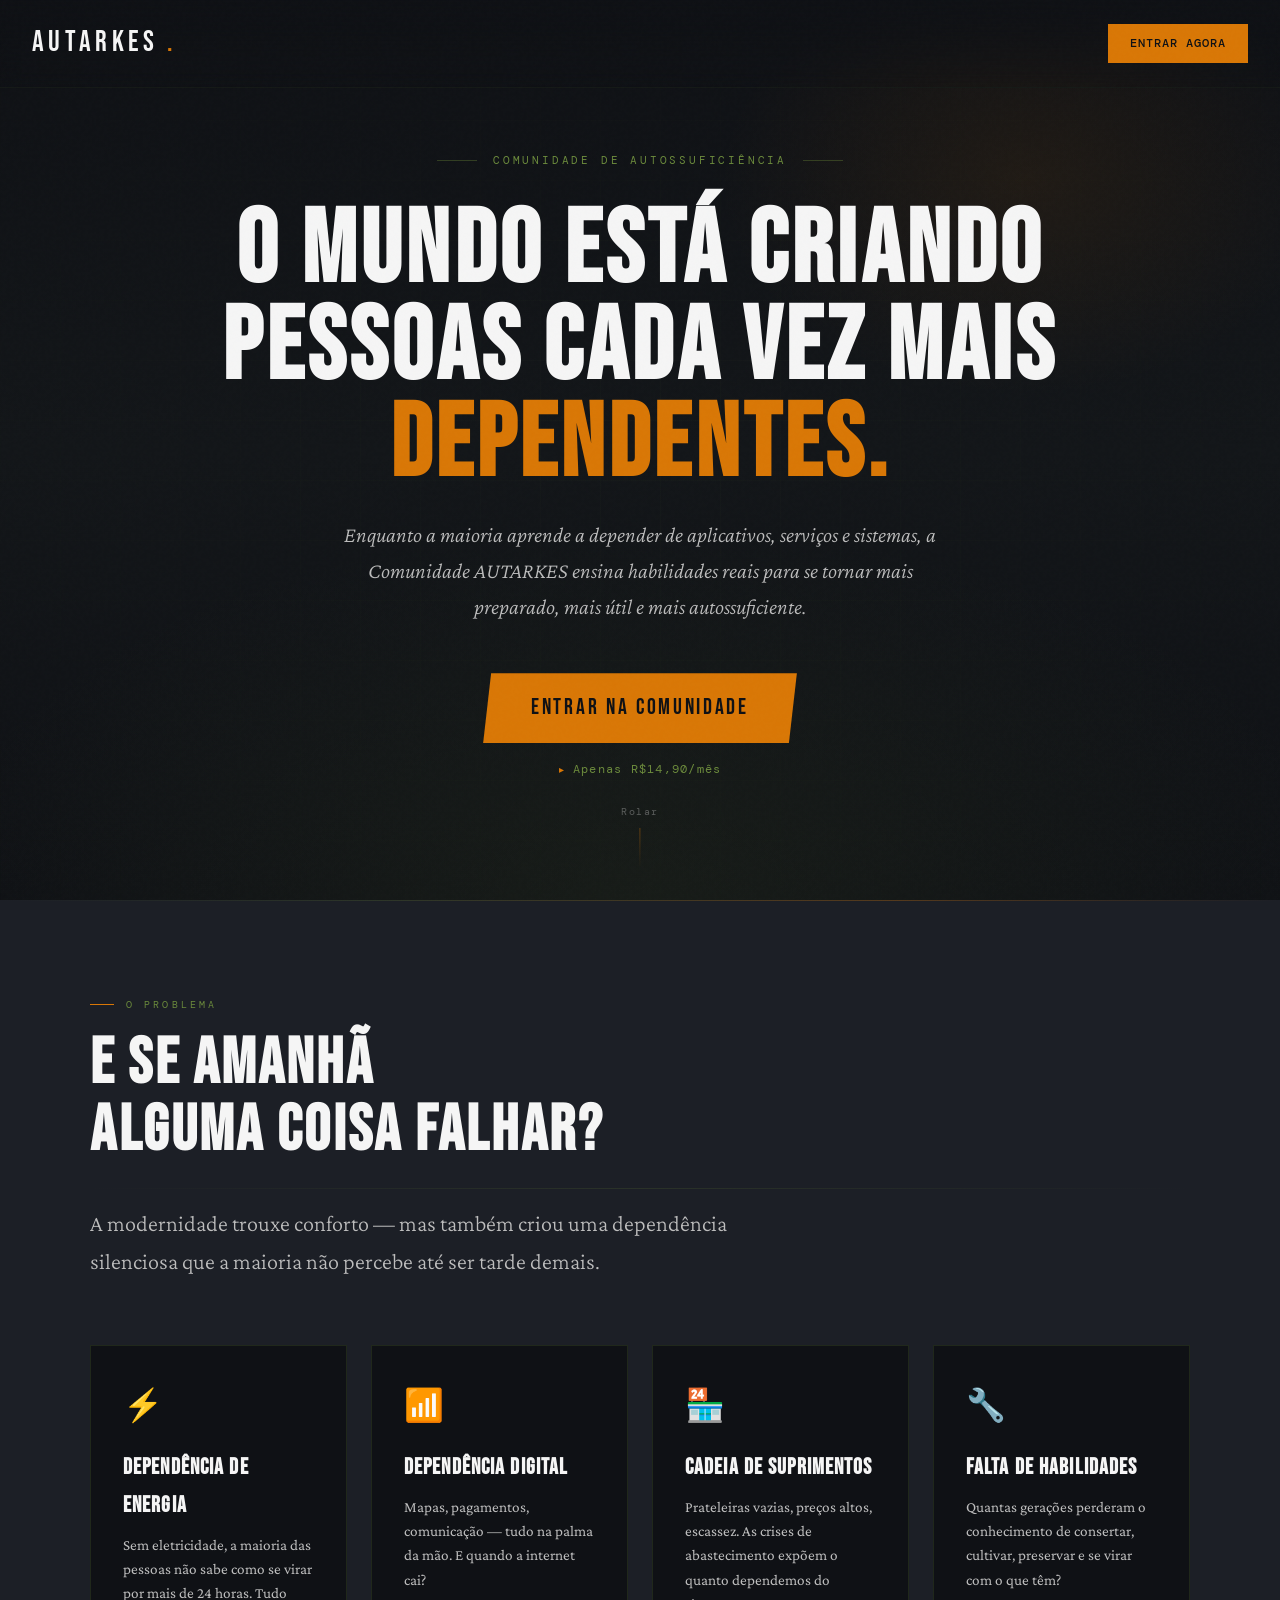
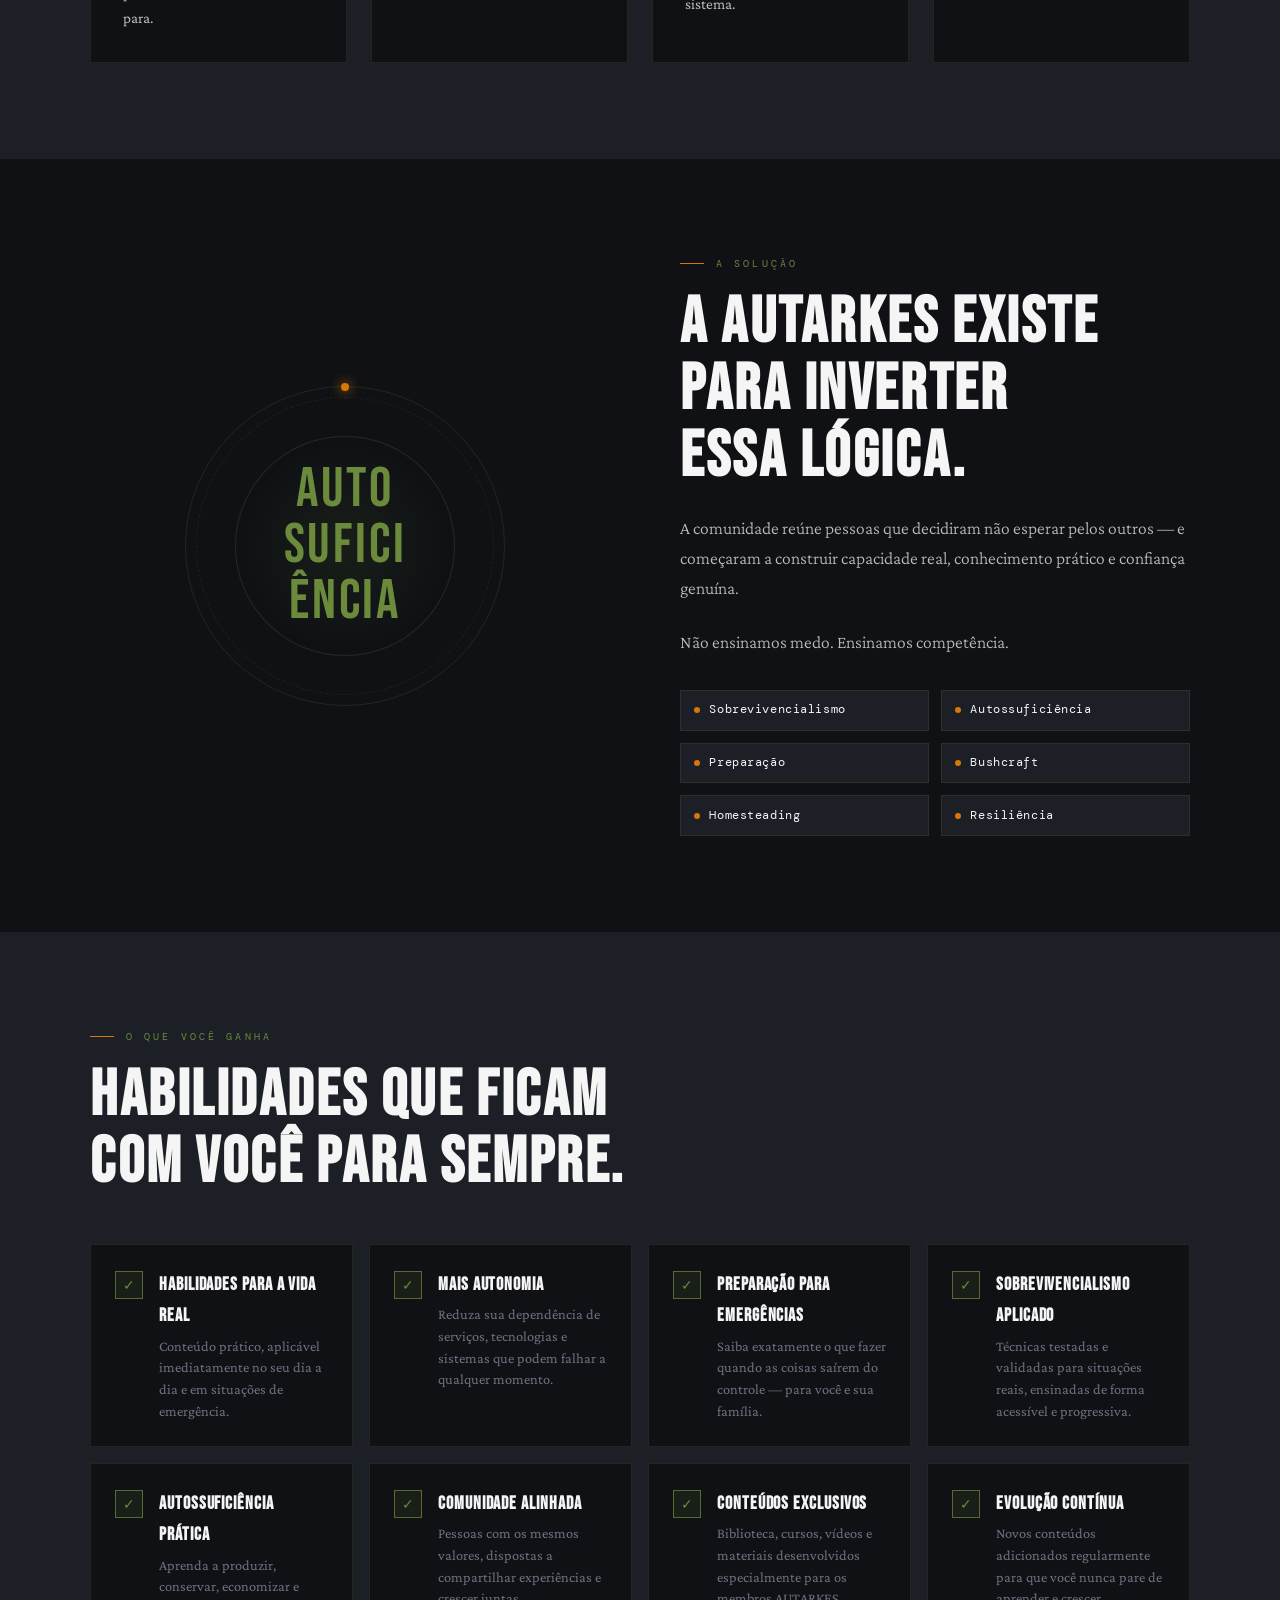
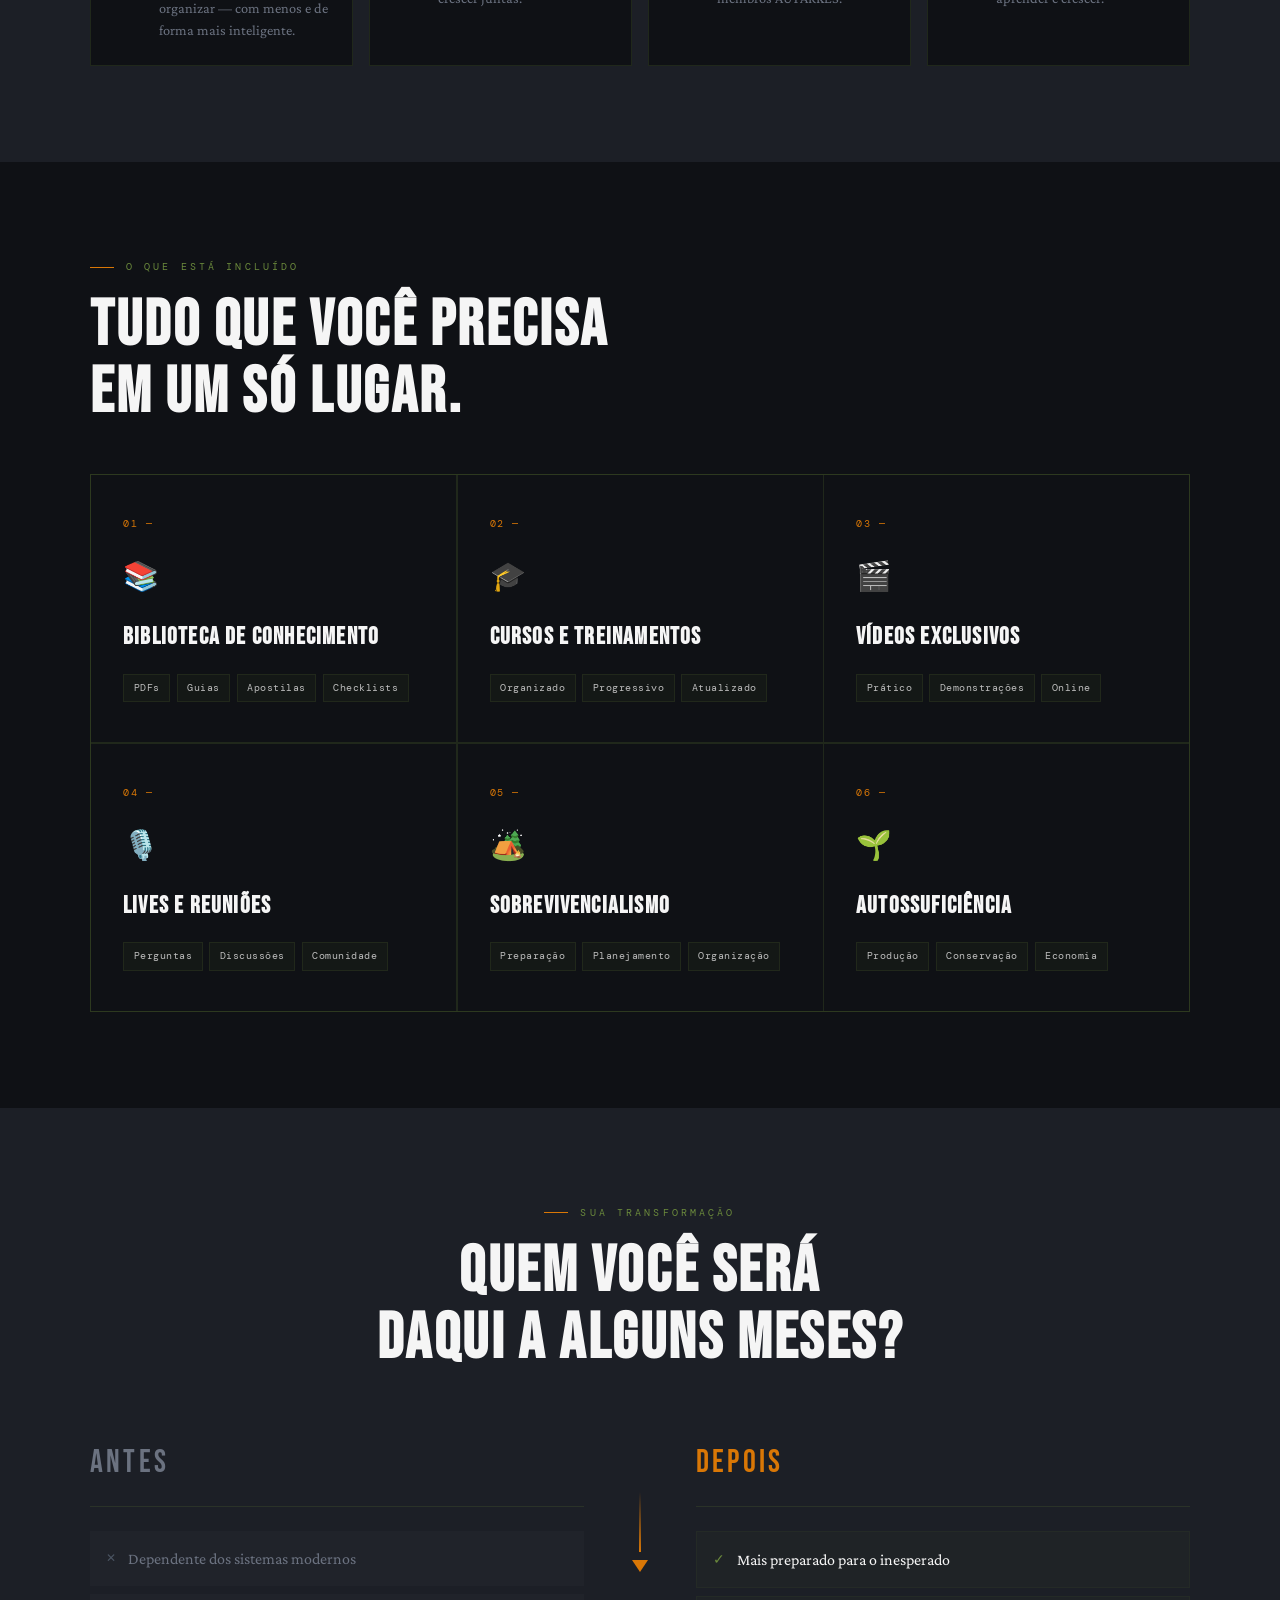
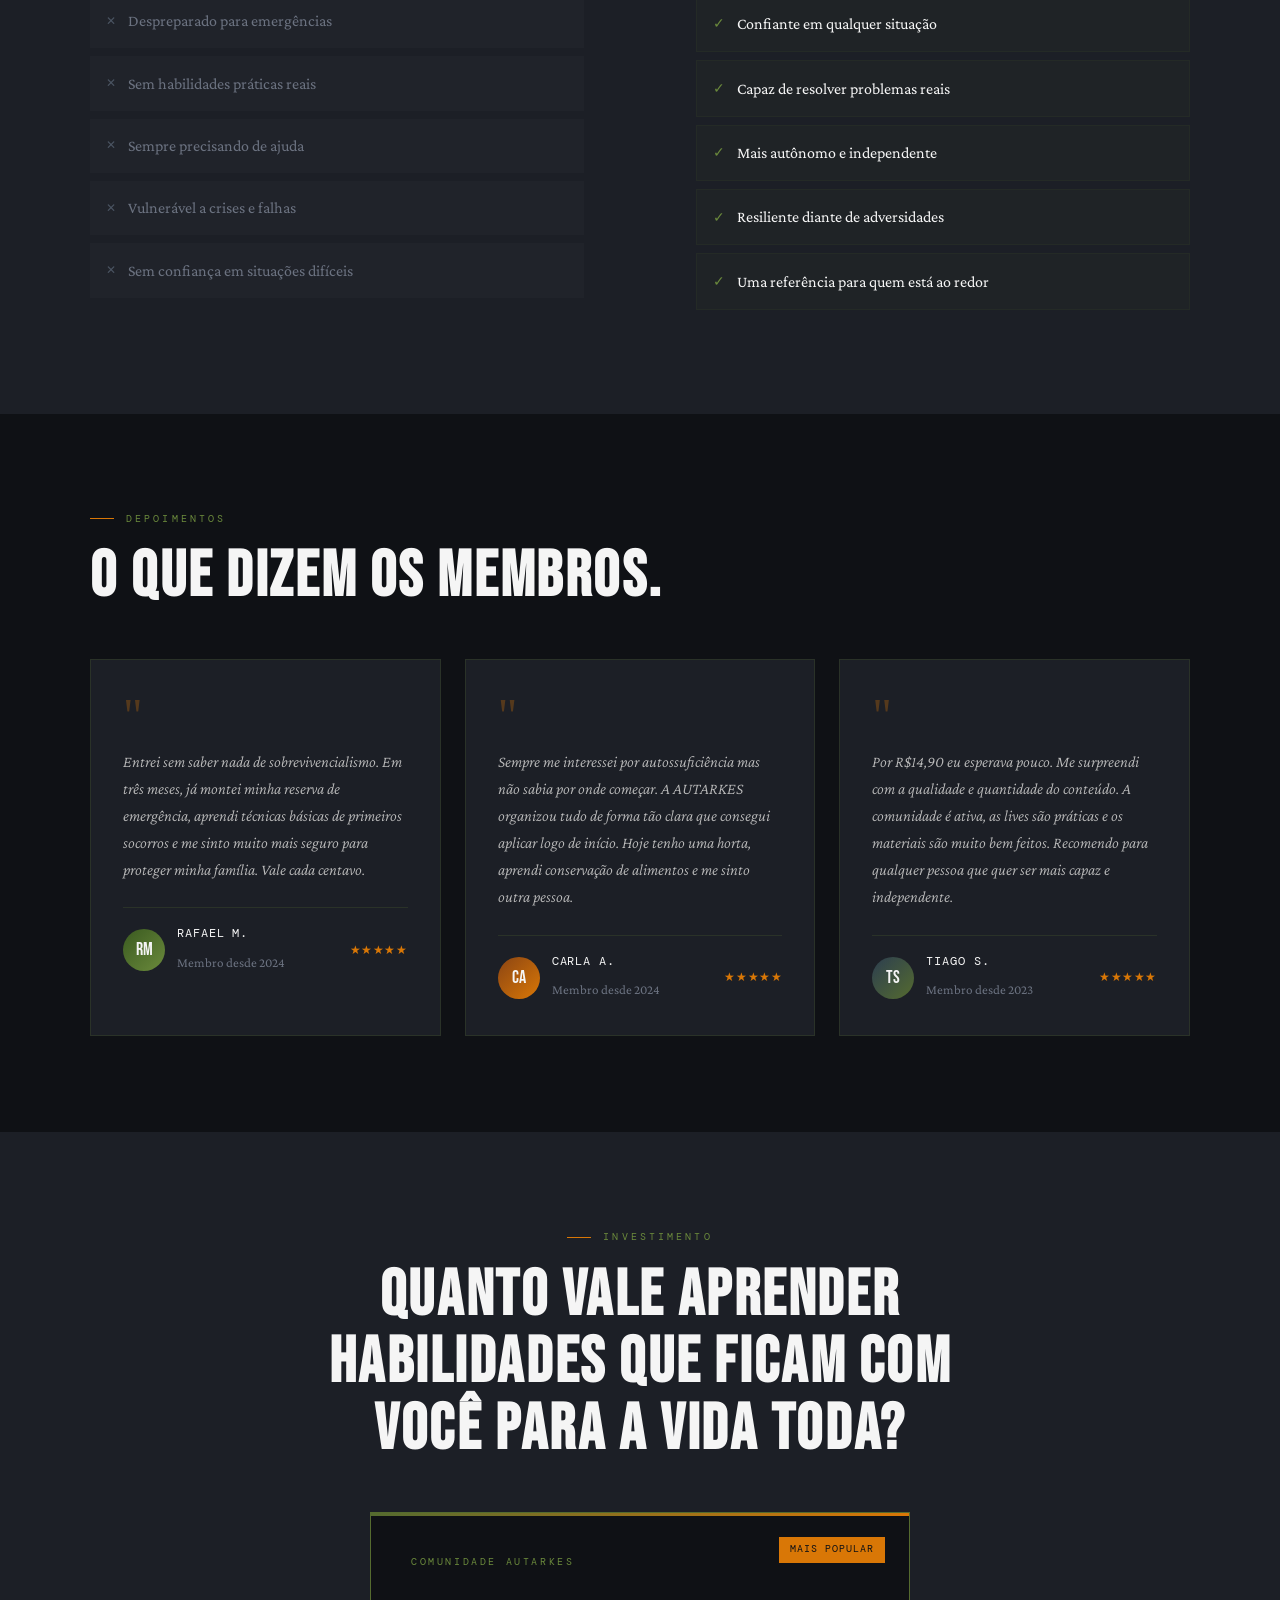
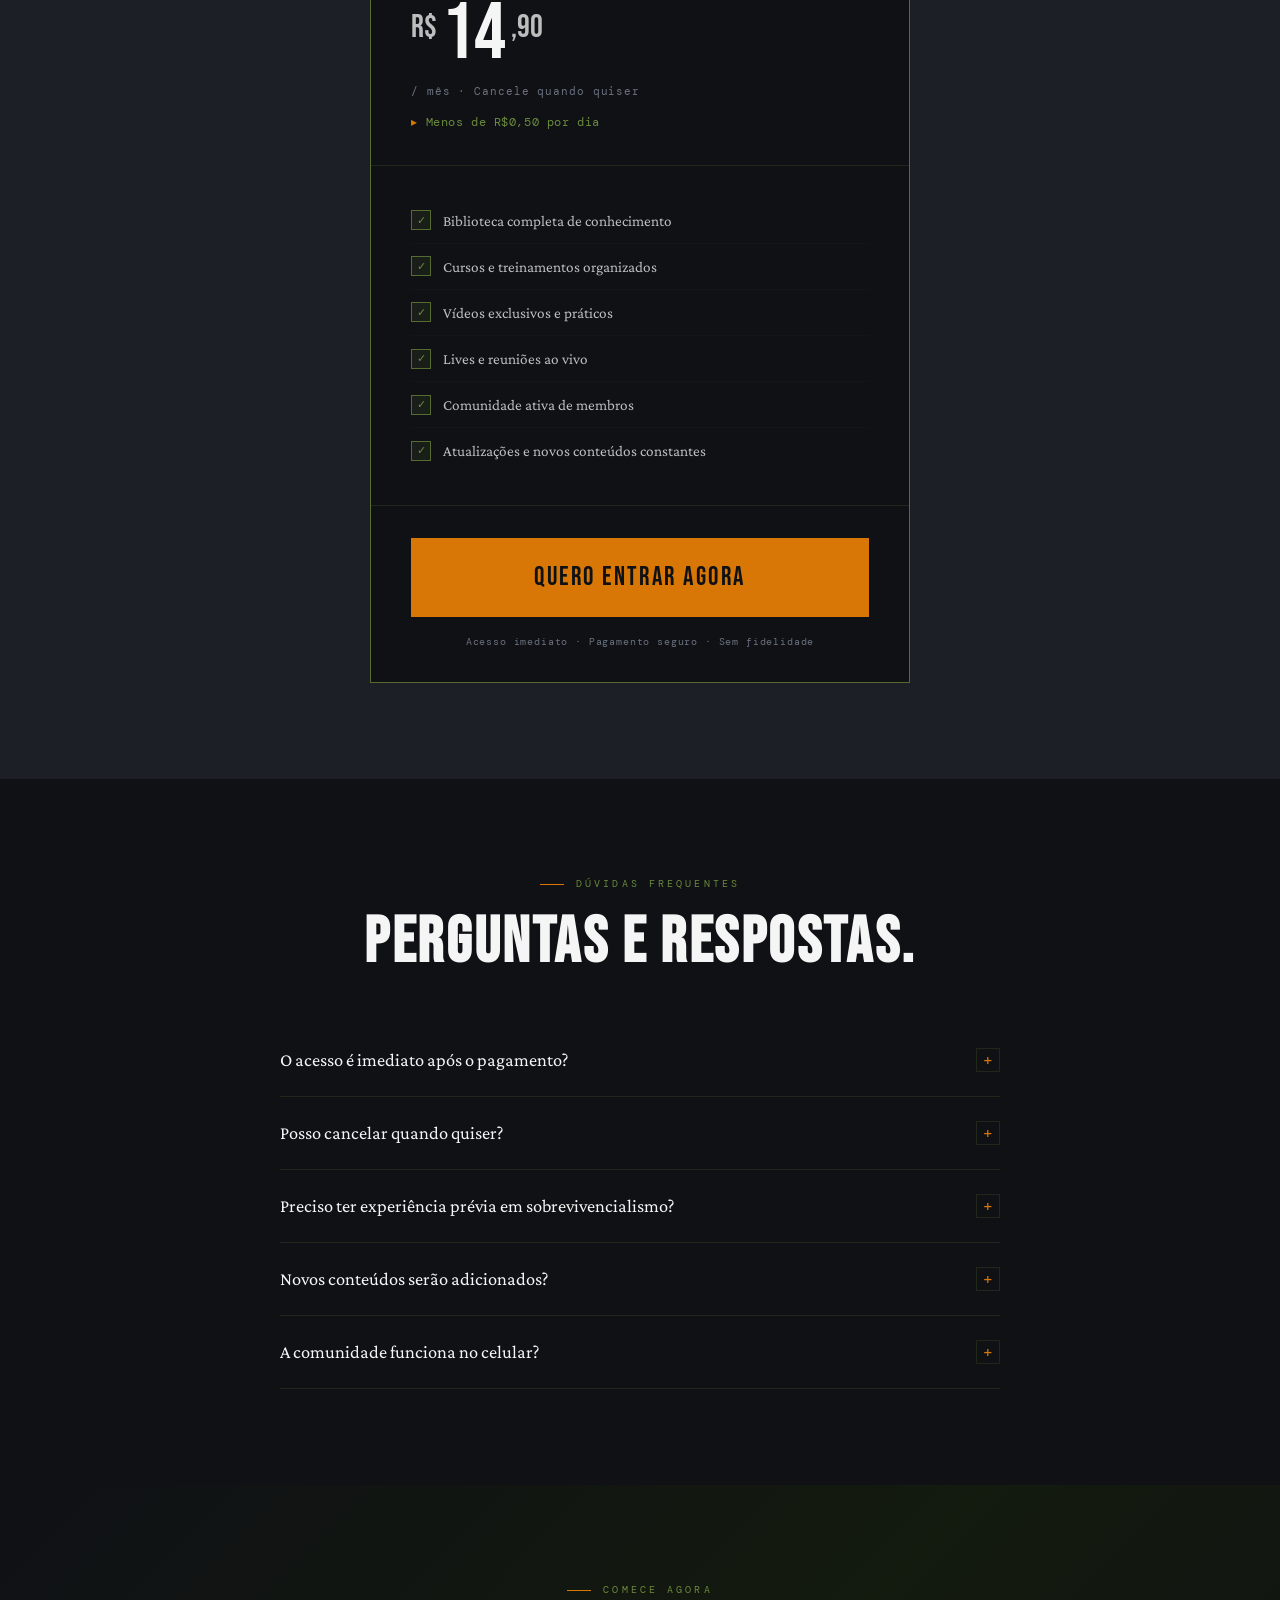
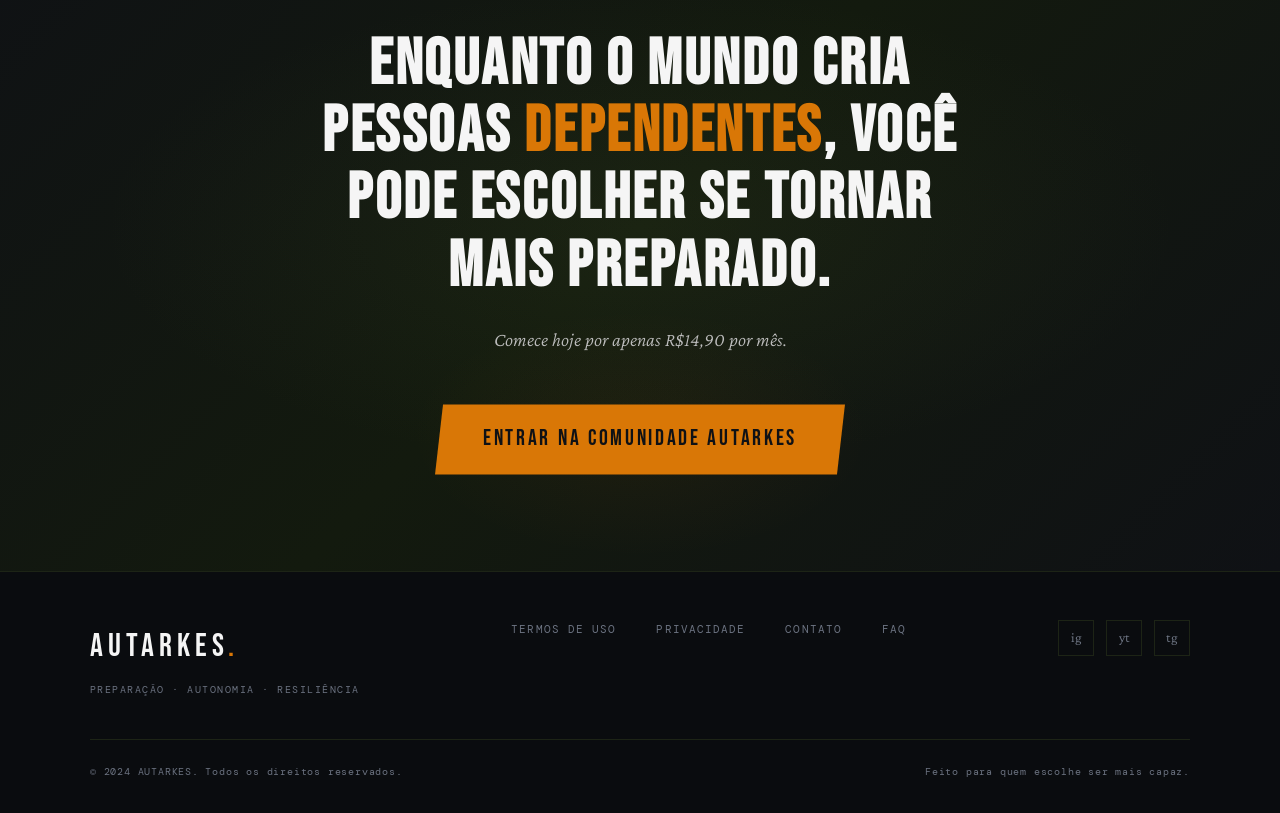
==== index.html @ 8ae4f264 "Rename autarkes.html to index.html" ====
<!DOCTYPE html>
<html lang="pt-BR">
<head>
<meta charset="UTF-8">
<meta name="viewport" content="width=device-width, initial-scale=1.0">
<meta name="description" content="Comunidade AUTARKES — Aprenda habilidades reais para se tornar mais preparado, autossuficiente e independente. Por apenas R$14,90/mês.">
<title>AUTARKES — Comunidade de Autossuficiência e Preparação</title>
<link rel="preconnect" href="https://fonts.googleapis.com">
<link href="https://fonts.googleapis.com/css2?family=Bebas+Neue&family=Crimson+Pro:ital,wght@0,300;0,400;0,600;1,300;1,400&family=DM+Mono:wght@400;500&display=swap" rel="stylesheet">
<style>
  *, *::before, *::after { box-sizing: border-box; margin: 0; padding: 0; }

  :root {
    --bg: #0F1115;
    --bg2: #1C1F26;
    --olive: #556B2F;
    --olive-light: #6B8A3C;
    --orange: #D97706;
    --orange-bright: #F59E0B;
    --text: #F5F5F5;
    --gray: #BDBDBD;
    --muted: #6B7280;
    --border: rgba(85,107,47,0.25);
    --glow: rgba(217,119,6,0.15);
  }

  html { scroll-behavior: smooth; }

  body {
    background: var(--bg);
    color: var(--text);
    font-family: 'Crimson Pro', Georgia, serif;
    font-size: 18px;
    line-height: 1.7;
    overflow-x: hidden;
  }

  /* NOISE TEXTURE OVERLAY */
  body::before {
    content: '';
    position: fixed;
    inset: 0;
    background-image: url("data:image/svg+xml,%3Csvg viewBox='0 0 256 256' xmlns='http://www.w3.org/2000/svg'%3E%3Cfilter id='noise'%3E%3CfeTurbulence type='fractalNoise' baseFrequency='0.9' numOctaves='4' stitchTiles='stitch'/%3E%3C/filter%3E%3Crect width='100%25' height='100%25' filter='url(%23noise)' opacity='0.03'/%3E%3C/svg%3E");
    pointer-events: none;
    z-index: 9999;
    opacity: 0.4;
  }

  /* TYPOGRAPHY */
  h1, h2, h3, .display { font-family: 'Bebas Neue', sans-serif; letter-spacing: 0.04em; }
  .mono { font-family: 'DM Mono', monospace; }

  /* NAV */
  nav {
    position: fixed;
    top: 0; left: 0; right: 0;
    z-index: 100;
    padding: 1.2rem 2rem;
    display: flex;
    align-items: center;
    justify-content: space-between;
    background: linear-gradient(to bottom, rgba(15,17,21,0.95) 0%, transparent 100%);
    backdrop-filter: blur(8px);
    border-bottom: 1px solid rgba(85,107,47,0.1);
    transition: background 0.3s;
  }

  .nav-logo {
    font-family: 'Bebas Neue', sans-serif;
    font-size: 1.8rem;
    letter-spacing: 0.15em;
    color: var(--text);
    text-decoration: none;
    display: flex;
    align-items: center;
    gap: 0.5rem;
  }

  .nav-logo-dot { color: var(--orange); }

  .nav-cta {
    background: var(--orange);
    color: #0F1115;
    font-family: 'DM Mono', monospace;
    font-size: 0.75rem;
    font-weight: 500;
    letter-spacing: 0.08em;
    padding: 0.6rem 1.4rem;
    border: none;
    cursor: pointer;
    text-decoration: none;
    text-transform: uppercase;
    transition: background 0.2s, transform 0.2s;
    display: inline-block;
  }

  .nav-cta:hover { background: var(--orange-bright); transform: translateY(-1px); }

  /* HERO */
  .hero {
    min-height: 100vh;
    display: grid;
    place-items: center;
    position: relative;
    overflow: hidden;
    padding: 6rem 2rem 4rem;
  }

  .hero-bg {
    position: absolute;
    inset: 0;
    background:
      radial-gradient(ellipse 80% 60% at 50% 100%, rgba(85,107,47,0.12) 0%, transparent 70%),
      radial-gradient(ellipse 40% 40% at 80% 20%, rgba(217,119,6,0.08) 0%, transparent 60%),
      linear-gradient(180deg, #0F1115 0%, #131619 50%, #0F1115 100%);
  }

  /* Grid lines decoration */
  .hero-bg::after {
    content: '';
    position: absolute;
    inset: 0;
    background-image:
      linear-gradient(rgba(85,107,47,0.04) 1px, transparent 1px),
      linear-gradient(90deg, rgba(85,107,47,0.04) 1px, transparent 1px);
    background-size: 60px 60px;
    mask-image: radial-gradient(ellipse 80% 80% at 50% 50%, black 0%, transparent 100%);
  }

  .hero-content {
    position: relative;
    z-index: 1;
    max-width: 900px;
    text-align: center;
  }

  .hero-eyebrow {
    font-family: 'DM Mono', monospace;
    font-size: 0.7rem;
    letter-spacing: 0.25em;
    color: var(--olive-light);
    text-transform: uppercase;
    margin-bottom: 2rem;
    display: flex;
    align-items: center;
    justify-content: center;
    gap: 1rem;
  }

  .hero-eyebrow::before, .hero-eyebrow::after {
    content: '';
    width: 40px;
    height: 1px;
    background: var(--olive);
    opacity: 0.5;
  }

  .hero h1 {
    font-size: clamp(3rem, 8vw, 7.5rem);
    line-height: 0.95;
    margin-bottom: 1.5rem;
    color: var(--text);
  }

  .hero h1 .accent { color: var(--orange); }

  .hero-sub {
    font-size: clamp(1.1rem, 2vw, 1.35rem);
    color: var(--gray);
    max-width: 620px;
    margin: 0 auto 3rem;
    font-weight: 300;
    font-style: italic;
    line-height: 1.65;
  }

  .hero-actions {
    display: flex;
    flex-direction: column;
    align-items: center;
    gap: 1rem;
  }

  .btn-primary {
    background: var(--orange);
    color: #0F1115;
    font-family: 'Bebas Neue', sans-serif;
    font-size: 1.4rem;
    letter-spacing: 0.12em;
    padding: 1rem 3rem;
    border: none;
    cursor: pointer;
    text-decoration: none;
    display: inline-block;
    position: relative;
    transition: all 0.25s;
    clip-path: polygon(8px 0%, 100% 0%, calc(100% - 8px) 100%, 0% 100%);
  }

  .btn-primary::after {
    content: '';
    position: absolute;
    inset: 0;
    background: var(--orange-bright);
    opacity: 0;
    transition: opacity 0.25s;
    clip-path: polygon(8px 0%, 100% 0%, calc(100% - 8px) 100%, 0% 100%);
  }

  .btn-primary:hover { transform: translateY(-3px); box-shadow: 0 20px 40px rgba(217,119,6,0.3); }
  .btn-primary:hover::after { opacity: 1; }
  .btn-primary span { position: relative; z-index: 1; }

  .price-badge {
    font-family: 'DM Mono', monospace;
    font-size: 0.78rem;
    color: var(--olive-light);
    letter-spacing: 0.1em;
    display: flex;
    align-items: center;
    gap: 0.5rem;
  }

  .price-badge::before {
    content: '▸';
    color: var(--orange);
    font-size: 0.6rem;
  }

  /* SCROLL INDICATOR */
  .scroll-indicator {
    position: absolute;
    bottom: 2rem;
    left: 50%;
    transform: translateX(-50%);
    display: flex;
    flex-direction: column;
    align-items: center;
    gap: 0.5rem;
    opacity: 0.4;
    animation: float 2.5s ease-in-out infinite;
  }

  .scroll-indicator span { font-family: 'DM Mono', monospace; font-size: 0.6rem; letter-spacing: 0.15em; color: var(--gray); }
  .scroll-line { width: 1px; height: 40px; background: linear-gradient(to bottom, var(--orange), transparent); }

  @keyframes float { 0%,100% { transform: translateX(-50%) translateY(0); } 50% { transform: translateX(-50%) translateY(8px); } }

  /* SECTIONS COMMON */
  section { padding: 6rem 2rem; }
  .container { max-width: 1100px; margin: 0 auto; }
  .section-label {
    font-family: 'DM Mono', monospace;
    font-size: 0.65rem;
    letter-spacing: 0.3em;
    color: var(--olive-light);
    text-transform: uppercase;
    margin-bottom: 1rem;
    display: flex;
    align-items: center;
    gap: 0.75rem;
  }
  .section-label::before { content: ''; width: 24px; height: 1px; background: var(--orange); }

  .section-title {
    font-size: clamp(2.5rem, 5vw, 4.5rem);
    line-height: 1.05;
    margin-bottom: 1.5rem;
    color: var(--text);
  }

  .divider {
    width: 100%;
    height: 1px;
    background: linear-gradient(to right, transparent, var(--border), transparent);
    margin: 1rem 0;
  }

  /* PROBLEM SECTION */
  .problem { background: var(--bg2); position: relative; overflow: hidden; }

  .problem::before {
    content: '';
    position: absolute;
    top: 0; left: 0; right: 0;
    height: 1px;
    background: linear-gradient(to right, transparent, var(--olive) 30%, var(--orange) 70%, transparent);
    opacity: 0.3;
  }

  .problem-intro {
    font-size: clamp(1.1rem, 2vw, 1.4rem);
    color: var(--gray);
    max-width: 700px;
    margin-bottom: 4rem;
    font-weight: 300;
  }

  .problem-grid {
    display: grid;
    grid-template-columns: repeat(auto-fit, minmax(240px, 1fr));
    gap: 1.5rem;
  }

  .problem-card {
    background: #0F1115;
    border: 1px solid var(--border);
    padding: 2rem;
    position: relative;
    transition: border-color 0.3s, transform 0.3s;
    overflow: hidden;
  }

  .problem-card::before {
    content: '';
    position: absolute;
    top: 0; left: 0;
    width: 3px; height: 0;
    background: var(--orange);
    transition: height 0.4s;
  }

  .problem-card:hover { border-color: rgba(217,119,6,0.3); transform: translateY(-4px); }
  .problem-card:hover::before { height: 100%; }

  .problem-icon {
    font-size: 2rem;
    margin-bottom: 1rem;
    display: block;
  }

  .problem-card h3 {
    font-family: 'Bebas Neue', sans-serif;
    font-size: 1.4rem;
    letter-spacing: 0.05em;
    margin-bottom: 0.5rem;
    color: var(--text);
  }

  .problem-card p { font-size: 0.95rem; color: var(--gray); line-height: 1.6; }

  /* SOLUTION */
  .solution { position: relative; }

  .solution-inner {
    display: grid;
    grid-template-columns: 1fr 1fr;
    gap: 5rem;
    align-items: center;
  }

  .solution-visual {
    position: relative;
    display: flex;
    align-items: center;
    justify-content: center;
  }

  .solution-ring {
    width: 320px;
    height: 320px;
    border-radius: 50%;
    border: 1px solid var(--border);
    display: flex;
    align-items: center;
    justify-content: center;
    position: relative;
    animation: rotate 25s linear infinite;
  }

  .solution-ring::before {
    content: '';
    position: absolute;
    inset: 10px;
    border-radius: 50%;
    border: 1px dashed rgba(85,107,47,0.2);
  }

  .solution-ring-inner {
    width: 220px;
    height: 220px;
    border-radius: 50%;
    background: radial-gradient(circle, rgba(85,107,47,0.15) 0%, transparent 70%);
    border: 1px solid rgba(85,107,47,0.3);
    display: flex;
    align-items: center;
    justify-content: center;
    animation: rotate 25s linear infinite reverse;
    font-family: 'Bebas Neue', sans-serif;
    font-size: 3.5rem;
    letter-spacing: 0.05em;
    color: var(--olive-light);
    text-align: center;
    line-height: 1;
  }

  .solution-dot {
    position: absolute;
    width: 8px;
    height: 8px;
    background: var(--orange);
    border-radius: 50%;
    top: -4px; left: 50%;
    transform: translateX(-50%);
    box-shadow: 0 0 12px var(--orange);
  }

  @keyframes rotate { from { transform: rotate(0deg); } to { transform: rotate(360deg); } }

  .solution-text .section-title { margin-bottom: 1.5rem; }

  .solution-text p {
    color: var(--gray);
    margin-bottom: 1.5rem;
    font-size: 1.1rem;
    font-weight: 300;
  }

  .solution-pillars {
    display: grid;
    grid-template-columns: 1fr 1fr;
    gap: 0.75rem;
    margin-top: 2rem;
  }

  .pillar {
    display: flex;
    align-items: center;
    gap: 0.6rem;
    font-family: 'DM Mono', monospace;
    font-size: 0.72rem;
    letter-spacing: 0.05em;
    color: var(--text);
    padding: 0.6rem 0.8rem;
    background: var(--bg2);
    border: 1px solid var(--border);
  }

  .pillar-dot { width: 6px; height: 6px; background: var(--orange); border-radius: 50%; flex-shrink: 0; }

  /* BENEFITS */
  .benefits { background: var(--bg2); }

  .benefits-grid {
    display: grid;
    grid-template-columns: repeat(auto-fit, minmax(260px, 1fr));
    gap: 1rem;
    margin-top: 3rem;
  }

  .benefit-item {
    display: flex;
    align-items: flex-start;
    gap: 1rem;
    padding: 1.5rem;
    border: 1px solid var(--border);
    background: var(--bg);
    transition: border-color 0.3s, box-shadow 0.3s;
  }

  .benefit-item:hover {
    border-color: var(--olive);
    box-shadow: 0 0 20px rgba(85,107,47,0.1);
  }

  .benefit-check {
    width: 28px;
    height: 28px;
    background: rgba(85,107,47,0.15);
    border: 1px solid var(--olive);
    display: flex;
    align-items: center;
    justify-content: center;
    flex-shrink: 0;
    color: var(--olive-light);
    font-size: 0.85rem;
    margin-top: 2px;
  }

  .benefit-text h4 {
    font-family: 'Bebas Neue', sans-serif;
    font-size: 1.15rem;
    letter-spacing: 0.05em;
    margin-bottom: 0.25rem;
    color: var(--text);
  }

  .benefit-text p { font-size: 0.9rem; color: var(--muted); line-height: 1.5; }

  /* FEATURES */
  .features-grid {
    display: grid;
    grid-template-columns: repeat(3, 1fr);
    gap: 1.5px;
    background: var(--border);
    border: 1px solid var(--border);
    margin-top: 3rem;
  }

  .feature-card {
    background: var(--bg);
    padding: 2.5rem 2rem;
    position: relative;
    transition: background 0.3s;
    overflow: hidden;
  }

  .feature-card:hover { background: #13161b; }

  .feature-card::after {
    content: '';
    position: absolute;
    bottom: 0; left: 0; right: 0;
    height: 2px;
    background: linear-gradient(to right, var(--olive), var(--orange));
    transform: scaleX(0);
    transition: transform 0.4s;
    transform-origin: left;
  }

  .feature-card:hover::after { transform: scaleX(1); }

  .feature-num {
    font-family: 'DM Mono', monospace;
    font-size: 0.65rem;
    color: var(--orange);
    letter-spacing: 0.15em;
    margin-bottom: 1.2rem;
  }

  .feature-icon { font-size: 1.8rem; margin-bottom: 1rem; }

  .feature-card h3 {
    font-family: 'Bebas Neue', sans-serif;
    font-size: 1.5rem;
    letter-spacing: 0.05em;
    margin-bottom: 1rem;
    color: var(--text);
  }

  .feature-tags {
    display: flex;
    flex-wrap: wrap;
    gap: 0.4rem;
  }

  .tag {
    font-family: 'DM Mono', monospace;
    font-size: 0.62rem;
    letter-spacing: 0.05em;
    padding: 0.3rem 0.6rem;
    background: rgba(85,107,47,0.08);
    border: 1px solid rgba(85,107,47,0.2);
    color: var(--gray);
  }

  /* TRANSFORMATION */
  .transformation { background: var(--bg2); position: relative; }

  .transform-grid {
    display: grid;
    grid-template-columns: 1fr auto 1fr;
    gap: 3rem;
    align-items: start;
    margin-top: 4rem;
  }

  .transform-col { }

  .transform-col-label {
    font-family: 'Bebas Neue', sans-serif;
    font-size: 2rem;
    letter-spacing: 0.1em;
    margin-bottom: 1.5rem;
    padding-bottom: 1rem;
    border-bottom: 1px solid var(--border);
  }

  .before-label { color: var(--muted); }
  .after-label { color: var(--orange); }

  .transform-list { list-style: none; }

  .transform-list li {
    display: flex;
    align-items: center;
    gap: 0.75rem;
    padding: 0.85rem 1rem;
    margin-bottom: 0.5rem;
    font-size: 1rem;
    transition: background 0.2s;
  }

  .before-list li { color: var(--muted); background: rgba(255,255,255,0.02); }
  .before-list li::before { content: '✕'; color: #4B5563; font-size: 0.75rem; }

  .after-list li { color: var(--text); background: rgba(85,107,47,0.06); border: 1px solid rgba(85,107,47,0.1); }
  .after-list li::before { content: '✓'; color: var(--olive-light); font-size: 0.85rem; }

  .transform-arrow {
    display: flex;
    flex-direction: column;
    align-items: center;
    justify-content: center;
    gap: 0.5rem;
    padding-top: 3.5rem;
  }

  .arrow-shaft {
    width: 2px;
    height: 60px;
    background: linear-gradient(to bottom, transparent, var(--orange));
  }

  .arrow-head {
    width: 0;
    height: 0;
    border-left: 8px solid transparent;
    border-right: 8px solid transparent;
    border-top: 12px solid var(--orange);
  }

  /* TESTIMONIALS */
  .testimonials-grid {
    display: grid;
    grid-template-columns: repeat(3, 1fr);
    gap: 1.5rem;
    margin-top: 3rem;
  }

  .testimonial {
    background: var(--bg2);
    border: 1px solid var(--border);
    padding: 2rem;
    position: relative;
    transition: transform 0.3s, box-shadow 0.3s;
  }

  .testimonial:hover { transform: translateY(-5px); box-shadow: 0 20px 40px rgba(0,0,0,0.3); }

  .testimonial-quote {
    font-size: 3rem;
    line-height: 1;
    color: var(--orange);
    opacity: 0.3;
    font-family: Georgia, serif;
    margin-bottom: 0.5rem;
  }

  .testimonial-text {
    font-size: 1rem;
    color: var(--gray);
    line-height: 1.7;
    font-style: italic;
    margin-bottom: 1.5rem;
    font-weight: 300;
  }

  .testimonial-author {
    display: flex;
    align-items: center;
    gap: 0.75rem;
    border-top: 1px solid var(--border);
    padding-top: 1rem;
  }

  .avatar {
    width: 42px;
    height: 42px;
    border-radius: 50%;
    display: flex;
    align-items: center;
    justify-content: center;
    font-family: 'Bebas Neue', sans-serif;
    font-size: 1.1rem;
    flex-shrink: 0;
  }

  .avatar-1 { background: linear-gradient(135deg, #3A5A20, #6B8A3C); color: #F5F5F5; }
  .avatar-2 { background: linear-gradient(135deg, #8B4513, #D97706); color: #F5F5F5; }
  .avatar-3 { background: linear-gradient(135deg, #2C3E50, #556B2F); color: #F5F5F5; }

  .author-name {
    font-family: 'DM Mono', monospace;
    font-size: 0.72rem;
    letter-spacing: 0.08em;
    color: var(--text);
    display: block;
    margin-bottom: 0.1rem;
  }

  .author-role { font-size: 0.82rem; color: var(--muted); }

  .stars {
    margin-left: auto;
    color: var(--orange);
    font-size: 0.75rem;
    letter-spacing: 0.05em;
  }

  /* PRICING */
  .pricing { background: var(--bg2); }

  .pricing-wrapper {
    max-width: 540px;
    margin: 3rem auto 0;
  }

  .pricing-card {
    background: var(--bg);
    border: 1px solid var(--olive);
    position: relative;
    overflow: hidden;
  }

  .pricing-card::before {
    content: '';
    position: absolute;
    top: 0; left: 0; right: 0;
    height: 3px;
    background: linear-gradient(to right, var(--olive), var(--orange));
  }

  .pricing-badge {
    position: absolute;
    top: 1.5rem;
    right: 1.5rem;
    background: var(--orange);
    color: #0F1115;
    font-family: 'DM Mono', monospace;
    font-size: 0.6rem;
    letter-spacing: 0.1em;
    padding: 0.3rem 0.7rem;
    text-transform: uppercase;
  }

  .pricing-header {
    padding: 2.5rem 2.5rem 2rem;
    border-bottom: 1px solid var(--border);
  }

  .plan-name {
    font-family: 'DM Mono', monospace;
    font-size: 0.65rem;
    letter-spacing: 0.25em;
    color: var(--olive-light);
    text-transform: uppercase;
    margin-bottom: 1.5rem;
  }

  .price-main {
    display: flex;
    align-items: flex-start;
    gap: 0.3rem;
    margin-bottom: 0.5rem;
  }

  .price-currency {
    font-family: 'Bebas Neue', sans-serif;
    font-size: 2rem;
    color: var(--gray);
    margin-top: 0.4rem;
  }

  .price-value {
    font-family: 'Bebas Neue', sans-serif;
    font-size: 5rem;
    line-height: 1;
    color: var(--text);
  }

  .price-decimal {
    font-family: 'Bebas Neue', sans-serif;
    font-size: 2rem;
    color: var(--gray);
    margin-top: 0.4rem;
  }

  .price-period { font-family: 'DM Mono', monospace; font-size: 0.7rem; color: var(--muted); letter-spacing: 0.08em; }

  .price-highlight {
    font-family: 'DM Mono', monospace;
    font-size: 0.72rem;
    color: var(--olive-light);
    letter-spacing: 0.05em;
    margin-top: 0.75rem;
    display: flex;
    align-items: center;
    gap: 0.5rem;
  }

  .price-highlight::before { content: '▸'; color: var(--orange); }

  .pricing-features {
    padding: 2rem 2.5rem;
    border-bottom: 1px solid var(--border);
  }

  .pricing-feature {
    display: flex;
    align-items: center;
    gap: 0.75rem;
    padding: 0.6rem 0;
    font-size: 0.95rem;
    color: var(--gray);
    border-bottom: 1px solid rgba(85,107,47,0.06);
  }

  .pricing-feature:last-child { border-bottom: none; }

  .check-icon {
    width: 20px;
    height: 20px;
    background: rgba(85,107,47,0.15);
    border: 1px solid var(--olive);
    display: flex;
    align-items: center;
    justify-content: center;
    font-size: 0.7rem;
    color: var(--olive-light);
    flex-shrink: 0;
  }

  .pricing-cta {
    padding: 2rem 2.5rem;
  }

  .btn-pricing {
    width: 100%;
    background: var(--orange);
    color: #0F1115;
    font-family: 'Bebas Neue', sans-serif;
    font-size: 1.6rem;
    letter-spacing: 0.1em;
    padding: 1.1rem;
    border: none;
    cursor: pointer;
    text-decoration: none;
    display: block;
    text-align: center;
    transition: all 0.25s;
    position: relative;
    overflow: hidden;
  }

  .btn-pricing::before {
    content: '';
    position: absolute;
    inset: 0;
    background: var(--orange-bright);
    transform: scaleX(0);
    transform-origin: left;
    transition: transform 0.3s;
  }

  .btn-pricing:hover::before { transform: scaleX(1); }
  .btn-pricing:hover { box-shadow: 0 10px 30px rgba(217,119,6,0.4); transform: translateY(-2px); }
  .btn-pricing span { position: relative; z-index: 1; }

  .pricing-note {
    text-align: center;
    font-family: 'DM Mono', monospace;
    font-size: 0.65rem;
    color: var(--muted);
    letter-spacing: 0.08em;
    margin-top: 1rem;
  }

  /* FAQ */
  .faq { }

  .faq-list {
    margin-top: 3rem;
    max-width: 720px;
    margin-left: auto;
    margin-right: auto;
  }

  .faq-item {
    border-bottom: 1px solid var(--border);
    overflow: hidden;
  }

  .faq-question {
    width: 100%;
    background: none;
    border: none;
    color: var(--text);
    text-align: left;
    padding: 1.5rem 0;
    cursor: pointer;
    display: flex;
    align-items: center;
    justify-content: space-between;
    gap: 1rem;
    font-family: 'Crimson Pro', serif;
    font-size: 1.15rem;
    transition: color 0.2s;
  }

  .faq-question:hover { color: var(--orange); }

  .faq-toggle {
    width: 24px;
    height: 24px;
    border: 1px solid var(--border);
    display: flex;
    align-items: center;
    justify-content: center;
    flex-shrink: 0;
    font-family: 'DM Mono', monospace;
    font-size: 1rem;
    color: var(--orange);
    transition: all 0.3s;
  }

  .faq-item.open .faq-toggle { background: var(--orange); color: #0F1115; }

  .faq-answer {
    max-height: 0;
    overflow: hidden;
    transition: max-height 0.4s ease, padding 0.3s;
  }

  .faq-item.open .faq-answer { max-height: 300px; }

  .faq-answer-inner {
    padding-bottom: 1.5rem;
    color: var(--gray);
    font-size: 1rem;
    line-height: 1.7;
    font-weight: 300;
  }

  /* FINAL CTA */
  .final-cta {
    background: linear-gradient(135deg, #0F1115 0%, #131a0e 50%, #0F1115 100%);
    text-align: center;
    position: relative;
    overflow: hidden;
  }

  .final-cta::before {
    content: '';
    position: absolute;
    inset: 0;
    background:
      radial-gradient(ellipse 60% 50% at 50% 50%, rgba(85,107,47,0.12) 0%, transparent 70%),
      radial-gradient(ellipse 30% 30% at 50% 80%, rgba(217,119,6,0.06) 0%, transparent 60%);
  }

  .final-cta-content { position: relative; z-index: 1; max-width: 700px; margin: 0 auto; }

  .final-cta h2 {
    font-size: clamp(2.5rem, 5vw, 4.5rem);
    line-height: 1.05;
    margin-bottom: 1.5rem;
    color: var(--text);
  }

  .final-cta h2 .accent { color: var(--orange); }

  .final-cta p {
    font-size: 1.2rem;
    color: var(--gray);
    margin-bottom: 3rem;
    font-style: italic;
    font-weight: 300;
  }

  /* FOOTER */
  footer {
    background: #0A0C0F;
    padding: 3rem 2rem 2rem;
    border-top: 1px solid var(--border);
  }

  .footer-inner {
    max-width: 1100px;
    margin: 0 auto;
  }

  .footer-top {
    display: flex;
    justify-content: space-between;
    align-items: flex-start;
    margin-bottom: 2.5rem;
    gap: 2rem;
    flex-wrap: wrap;
  }

  .footer-brand {}

  .footer-logo {
    font-family: 'Bebas Neue', sans-serif;
    font-size: 2rem;
    letter-spacing: 0.15em;
    color: var(--text);
    margin-bottom: 0.5rem;
  }

  .footer-logo span { color: var(--orange); }

  .footer-tagline {
    font-family: 'DM Mono', monospace;
    font-size: 0.62rem;
    letter-spacing: 0.15em;
    color: var(--muted);
    text-transform: uppercase;
  }

  .footer-links {
    display: flex;
    gap: 2.5rem;
    flex-wrap: wrap;
  }

  .footer-link {
    font-family: 'DM Mono', monospace;
    font-size: 0.68rem;
    letter-spacing: 0.1em;
    color: var(--muted);
    text-decoration: none;
    text-transform: uppercase;
    transition: color 0.2s;
  }

  .footer-link:hover { color: var(--orange); }

  .footer-social {
    display: flex;
    gap: 0.75rem;
  }

  .social-btn {
    width: 36px;
    height: 36px;
    border: 1px solid var(--border);
    display: flex;
    align-items: center;
    justify-content: center;
    color: var(--muted);
    font-size: 0.85rem;
    text-decoration: none;
    transition: all 0.2s;
  }

  .social-btn:hover { border-color: var(--orange); color: var(--orange); }

  .footer-bottom {
    padding-top: 1.5rem;
    border-top: 1px solid var(--border);
    display: flex;
    justify-content: space-between;
    align-items: center;
    gap: 1rem;
    flex-wrap: wrap;
  }

  .footer-copy {
    font-family: 'DM Mono', monospace;
    font-size: 0.62rem;
    letter-spacing: 0.08em;
    color: var(--muted);
  }

  /* ANIMATIONS */
  .reveal {
    opacity: 0;
    transform: translateY(30px);
    transition: opacity 0.7s ease, transform 0.7s ease;
  }

  .reveal.visible { opacity: 1; transform: translateY(0); }

  /* RESPONSIVE */
  @media (max-width: 768px) {
    section { padding: 4rem 1.25rem; }

    .solution-inner { grid-template-columns: 1fr; gap: 3rem; }
    .solution-visual { display: none; }

    .features-grid { grid-template-columns: 1fr; }

    .transform-grid { grid-template-columns: 1fr; gap: 2rem; }
    .transform-arrow { flex-direction: row; padding-top: 0; }
    .arrow-shaft { width: 60px; height: 2px; background: linear-gradient(to right, transparent, var(--orange)); }
    .arrow-head { border-left: 12px solid var(--orange); border-top: 8px solid transparent; border-bottom: 8px solid transparent; border-right: none; }

    .testimonials-grid { grid-template-columns: 1fr; }

    .footer-top { flex-direction: column; }
    .footer-links { flex-direction: column; gap: 1rem; }

    .solution-pillars { grid-template-columns: 1fr; }
  }

  /* GLOW PULSE */
  @keyframes glow-pulse {
    0%, 100% { box-shadow: 0 0 20px rgba(217,119,6,0.2); }
    50% { box-shadow: 0 0 40px rgba(217,119,6,0.4); }
  }

  .pricing-card { animation: glow-pulse 3s ease-in-out infinite; }
</style>
</head>
<body>

<!-- NAV -->
<nav>
  <a href="#" class="nav-logo">AUTARKES<span class="nav-logo-dot">.</span></a>
  <a href="https://botgram.club/autarkes-premium" class="nav-cta" target="_blank" rel="noopener">Entrar Agora</a>
</nav>

<!-- HERO -->
<section class="hero">
  <div class="hero-bg"></div>
  <div class="hero-content">
    <div class="hero-eyebrow">Comunidade de Autossuficiência</div>
    <h1>O mundo está criando<br>pessoas cada vez mais<br><span class="accent">dependentes.</span></h1>
    <p class="hero-sub">Enquanto a maioria aprende a depender de aplicativos, serviços e sistemas, a Comunidade AUTARKES ensina habilidades reais para se tornar mais preparado, mais útil e mais autossuficiente.</p>
    <div class="hero-actions">
      <a href="https://botgram.club/autarkes-premium" class="btn-primary" target="_blank" rel="noopener"><span>Entrar na Comunidade</span></a>
      <div class="price-badge">Apenas R$14,90/mês</div>
    </div>
  </div>
  <div class="scroll-indicator">
    <span>Rolar</span>
    <div class="scroll-line"></div>
  </div>
</section>

<!-- PROBLEM -->
<section class="problem">
  <div class="container">
    <div class="section-label">O Problema</div>
    <h2 class="section-title reveal">E se amanhã<br>alguma coisa falhar?</h2>
    <div class="divider"></div>
    <p class="problem-intro reveal">A modernidade trouxe conforto — mas também criou uma dependência silenciosa que a maioria não percebe até ser tarde demais.</p>
    <div class="problem-grid">
      <div class="problem-card reveal">
        <span class="problem-icon">⚡</span>
        <h3>Dependência de Energia</h3>
        <p>Sem eletricidade, a maioria das pessoas não sabe como se virar por mais de 24 horas. Tudo para.</p>
      </div>
      <div class="problem-card reveal">
        <span class="problem-icon">📶</span>
        <h3>Dependência Digital</h3>
        <p>Mapas, pagamentos, comunicação — tudo na palma da mão. E quando a internet cai?</p>
      </div>
      <div class="problem-card reveal">
        <span class="problem-icon">🏪</span>
        <h3>Cadeia de Suprimentos</h3>
        <p>Prateleiras vazias, preços altos, escassez. As crises de abastecimento expõem o quanto dependemos do sistema.</p>
      </div>
      <div class="problem-card reveal">
        <span class="problem-icon">🔧</span>
        <h3>Falta de Habilidades</h3>
        <p>Quantas gerações perderam o conhecimento de consertar, cultivar, preservar e se virar com o que têm?</p>
      </div>
    </div>
  </div>
</section>

<!-- SOLUTION -->
<section class="solution">
  <div class="container">
    <div class="solution-inner">
      <div class="solution-visual">
        <div class="solution-ring">
          <div class="solution-dot"></div>
          <div class="solution-ring-inner">AUTO<br>SUFICI<br>ÊNCIA</div>
        </div>
      </div>
      <div class="solution-text">
        <div class="section-label">A Solução</div>
        <h2 class="section-title reveal">A AUTARKES existe<br>para inverter<br>essa lógica.</h2>
        <p class="reveal">A comunidade reúne pessoas que decidiram não esperar pelos outros — e começaram a construir capacidade real, conhecimento prático e confiança genuína.</p>
        <p class="reveal">Não ensinamos medo. Ensinamos competência.</p>
        <div class="solution-pillars reveal">
          <div class="pillar"><div class="pillar-dot"></div>Sobrevivencialismo</div>
          <div class="pillar"><div class="pillar-dot"></div>Autossuficiência</div>
          <div class="pillar"><div class="pillar-dot"></div>Preparação</div>
          <div class="pillar"><div class="pillar-dot"></div>Bushcraft</div>
          <div class="pillar"><div class="pillar-dot"></div>Homesteading</div>
          <div class="pillar"><div class="pillar-dot"></div>Resiliência</div>
        </div>
      </div>
    </div>
  </div>
</section>

<!-- BENEFITS -->
<section class="benefits">
  <div class="container">
    <div class="section-label">O Que Você Ganha</div>
    <h2 class="section-title reveal">Habilidades que ficam<br>com você para sempre.</h2>
    <div class="benefits-grid">
      <div class="benefit-item reveal">
        <div class="benefit-check">✓</div>
        <div class="benefit-text">
          <h4>Habilidades para a Vida Real</h4>
          <p>Conteúdo prático, aplicável imediatamente no seu dia a dia e em situações de emergência.</p>
        </div>
      </div>
      <div class="benefit-item reveal">
        <div class="benefit-check">✓</div>
        <div class="benefit-text">
          <h4>Mais Autonomia</h4>
          <p>Reduza sua dependência de serviços, tecnologias e sistemas que podem falhar a qualquer momento.</p>
        </div>
      </div>
      <div class="benefit-item reveal">
        <div class="benefit-check">✓</div>
        <div class="benefit-text">
          <h4>Preparação para Emergências</h4>
          <p>Saiba exatamente o que fazer quando as coisas saírem do controle — para você e sua família.</p>
        </div>
      </div>
      <div class="benefit-item reveal">
        <div class="benefit-check">✓</div>
        <div class="benefit-text">
          <h4>Sobrevivencialismo Aplicado</h4>
          <p>Técnicas testadas e validadas para situações reais, ensinadas de forma acessível e progressiva.</p>
        </div>
      </div>
      <div class="benefit-item reveal">
        <div class="benefit-check">✓</div>
        <div class="benefit-text">
          <h4>Autossuficiência Prática</h4>
          <p>Aprenda a produzir, conservar, economizar e organizar — com menos e de forma mais inteligente.</p>
        </div>
      </div>
      <div class="benefit-item reveal">
        <div class="benefit-check">✓</div>
        <div class="benefit-text">
          <h4>Comunidade Alinhada</h4>
          <p>Pessoas com os mesmos valores, dispostas a compartilhar experiências e crescer juntas.</p>
        </div>
      </div>
      <div class="benefit-item reveal">
        <div class="benefit-check">✓</div>
        <div class="benefit-text">
          <h4>Conteúdos Exclusivos</h4>
          <p>Biblioteca, cursos, vídeos e materiais desenvolvidos especialmente para os membros AUTARKES.</p>
        </div>
      </div>
      <div class="benefit-item reveal">
        <div class="benefit-check">✓</div>
        <div class="benefit-text">
          <h4>Evolução Contínua</h4>
          <p>Novos conteúdos adicionados regularmente para que você nunca pare de aprender e crescer.</p>
        </div>
      </div>
    </div>
  </div>
</section>

<!-- FEATURES -->
<section class="features">
  <div class="container">
    <div class="section-label">O Que Está Incluído</div>
    <h2 class="section-title reveal">Tudo que você precisa<br>em um só lugar.</h2>
    <div class="features-grid reveal">
      <div class="feature-card">
        <div class="feature-num">01 —</div>
        <div class="feature-icon">📚</div>
        <h3>Biblioteca de Conhecimento</h3>
        <div class="feature-tags">
          <span class="tag">PDFs</span>
          <span class="tag">Guias</span>
          <span class="tag">Apostilas</span>
          <span class="tag">Checklists</span>
        </div>
      </div>
      <div class="feature-card">
        <div class="feature-num">02 —</div>
        <div class="feature-icon">🎓</div>
        <h3>Cursos e Treinamentos</h3>
        <div class="feature-tags">
          <span class="tag">Organizado</span>
          <span class="tag">Progressivo</span>
          <span class="tag">Atualizado</span>
        </div>
      </div>
      <div class="feature-card">
        <div class="feature-num">03 —</div>
        <div class="feature-icon">🎬</div>
        <h3>Vídeos Exclusivos</h3>
        <div class="feature-tags">
          <span class="tag">Prático</span>
          <span class="tag">Demonstrações</span>
          <span class="tag">Online</span>
        </div>
      </div>
      <div class="feature-card">
        <div class="feature-num">04 —</div>
        <div class="feature-icon">🎙️</div>
        <h3>Lives e Reuniões</h3>
        <div class="feature-tags">
          <span class="tag">Perguntas</span>
          <span class="tag">Discussões</span>
          <span class="tag">Comunidade</span>
        </div>
      </div>
      <div class="feature-card">
        <div class="feature-num">05 —</div>
        <div class="feature-icon">🏕️</div>
        <h3>Sobrevivencialismo</h3>
        <div class="feature-tags">
          <span class="tag">Preparação</span>
          <span class="tag">Planejamento</span>
          <span class="tag">Organização</span>
        </div>
      </div>
      <div class="feature-card">
        <div class="feature-num">06 —</div>
        <div class="feature-icon">🌱</div>
        <h3>Autossuficiência</h3>
        <div class="feature-tags">
          <span class="tag">Produção</span>
          <span class="tag">Conservação</span>
          <span class="tag">Economia</span>
        </div>
      </div>
    </div>
  </div>
</section>

<!-- TRANSFORMATION -->
<section class="transformation">
  <div class="container">
    <div class="section-label" style="justify-content:center;">Sua Transformação</div>
    <h2 class="section-title reveal" style="text-align:center;">Quem você será<br>daqui a alguns meses?</h2>
    <div class="transform-grid reveal">
      <div class="transform-col">
        <div class="transform-col-label before-label">ANTES</div>
        <ul class="transform-list before-list">
          <li>Dependente dos sistemas modernos</li>
          <li>Despreparado para emergências</li>
          <li>Sem habilidades práticas reais</li>
          <li>Sempre precisando de ajuda</li>
          <li>Vulnerável a crises e falhas</li>
          <li>Sem confiança em situações difíceis</li>
        </ul>
      </div>
      <div class="transform-arrow">
        <div class="arrow-shaft"></div>
        <div class="arrow-head"></div>
      </div>
      <div class="transform-col">
        <div class="transform-col-label after-label">DEPOIS</div>
        <ul class="transform-list after-list">
          <li>Mais preparado para o inesperado</li>
          <li>Confiante em qualquer situação</li>
          <li>Capaz de resolver problemas reais</li>
          <li>Mais autônomo e independente</li>
          <li>Resiliente diante de adversidades</li>
          <li>Uma referência para quem está ao redor</li>
        </ul>
      </div>
    </div>
  </div>
</section>

<!-- TESTIMONIALS -->
<section class="testimonials">
  <div class="container">
    <div class="section-label">Depoimentos</div>
    <h2 class="section-title reveal">O que dizem os membros.</h2>
    <div class="testimonials-grid">
      <div class="testimonial reveal">
        <div class="testimonial-quote">"</div>
        <p class="testimonial-text">Entrei sem saber nada de sobrevivencialismo. Em três meses, já montei minha reserva de emergência, aprendi técnicas básicas de primeiros socorros e me sinto muito mais seguro para proteger minha família. Vale cada centavo.</p>
        <div class="testimonial-author">
          <div class="avatar avatar-1">RM</div>
          <div>
            <span class="author-name">RAFAEL M.</span>
            <span class="author-role">Membro desde 2024</span>
          </div>
          <div class="stars">★★★★★</div>
        </div>
      </div>
      <div class="testimonial reveal">
        <div class="testimonial-quote">"</div>
        <p class="testimonial-text">Sempre me interessei por autossuficiência mas não sabia por onde começar. A AUTARKES organizou tudo de forma tão clara que consegui aplicar logo de início. Hoje tenho uma horta, aprendi conservação de alimentos e me sinto outra pessoa.</p>
        <div class="testimonial-author">
          <div class="avatar avatar-2">CA</div>
          <div>
            <span class="author-name">CARLA A.</span>
            <span class="author-role">Membro desde 2024</span>
          </div>
          <div class="stars">★★★★★</div>
        </div>
      </div>
      <div class="testimonial reveal">
        <div class="testimonial-quote">"</div>
        <p class="testimonial-text">Por R$14,90 eu esperava pouco. Me surpreendi com a qualidade e quantidade do conteúdo. A comunidade é ativa, as lives são práticas e os materiais são muito bem feitos. Recomendo para qualquer pessoa que quer ser mais capaz e independente.</p>
        <div class="testimonial-author">
          <div class="avatar avatar-3">TS</div>
          <div>
            <span class="author-name">TIAGO S.</span>
            <span class="author-role">Membro desde 2023</span>
          </div>
          <div class="stars">★★★★★</div>
        </div>
      </div>
    </div>
  </div>
</section>

<!-- PRICING -->
<section class="pricing" id="pricing">
  <div class="container">
    <div class="section-label" style="justify-content:center;">Investimento</div>
    <h2 class="section-title reveal" style="text-align:center; max-width:700px; margin-left:auto; margin-right:auto;">Quanto vale aprender habilidades que ficam com você para a vida toda?</h2>
    <div class="pricing-wrapper reveal">
      <div class="pricing-card">
        <div class="pricing-badge">Mais Popular</div>
        <div class="pricing-header">
          <div class="plan-name">Comunidade AUTARKES</div>
          <div class="price-main">
            <span class="price-currency">R$</span>
            <span class="price-value">14</span>
            <span class="price-decimal">,90</span>
          </div>
          <div class="price-period">/ mês · Cancele quando quiser</div>
          <div class="price-highlight">Menos de R$0,50 por dia</div>
        </div>
        <div class="pricing-features">
          <div class="pricing-feature"><div class="check-icon">✓</div>Biblioteca completa de conhecimento</div>
          <div class="pricing-feature"><div class="check-icon">✓</div>Cursos e treinamentos organizados</div>
          <div class="pricing-feature"><div class="check-icon">✓</div>Vídeos exclusivos e práticos</div>
          <div class="pricing-feature"><div class="check-icon">✓</div>Lives e reuniões ao vivo</div>
          <div class="pricing-feature"><div class="check-icon">✓</div>Comunidade ativa de membros</div>
          <div class="pricing-feature"><div class="check-icon">✓</div>Atualizações e novos conteúdos constantes</div>
        </div>
        <div class="pricing-cta">
          <a href="https://botgram.club/autarkes-premium" class="btn-pricing" target="_blank" rel="noopener"><span>Quero Entrar Agora</span></a>
          <p class="pricing-note">Acesso imediato · Pagamento seguro · Sem fidelidade</p>
        </div>
      </div>
    </div>
  </div>
</section>

<!-- FAQ -->
<section class="faq">
  <div class="container">
    <div class="section-label" style="justify-content:center;">Dúvidas Frequentes</div>
    <h2 class="section-title reveal" style="text-align:center;">Perguntas e respostas.</h2>
    <div class="faq-list">

      <div class="faq-item reveal">
        <button class="faq-question">
          O acesso é imediato após o pagamento?
          <span class="faq-toggle">+</span>
        </button>
        <div class="faq-answer">
          <div class="faq-answer-inner">Sim. Assim que o pagamento for confirmado, você recebe acesso imediato a toda a plataforma — biblioteca, cursos, vídeos e comunidade. Não precisa esperar nada.</div>
        </div>
      </div>

      <div class="faq-item reveal">
        <button class="faq-question">
          Posso cancelar quando quiser?
          <span class="faq-toggle">+</span>
        </button>
        <div class="faq-answer">
          <div class="faq-answer-inner">Sim, sem burocracia. Você pode cancelar a qualquer momento pelo próprio painel, sem necessidade de entrar em contato com ninguém. Não há taxa de cancelamento nem fidelidade obrigatória.</div>
        </div>
      </div>

      <div class="faq-item reveal">
        <button class="faq-question">
          Preciso ter experiência prévia em sobrevivencialismo?
          <span class="faq-toggle">+</span>
        </button>
        <div class="faq-answer">
          <div class="faq-answer-inner">Não. A comunidade foi desenvolvida para pessoas de todos os níveis — desde quem está começando do zero até quem já tem algum conhecimento e quer aprofundar. O conteúdo é progressivo e acessível.</div>
        </div>
      </div>

      <div class="faq-item reveal">
        <button class="faq-question">
          Novos conteúdos serão adicionados?
          <span class="faq-toggle">+</span>
        </button>
        <div class="faq-answer">
          <div class="faq-answer-inner">Sim, constantemente. Novos materiais, vídeos, guias, checklists e cursos são adicionados regularmente. Sua assinatura sempre te dá acesso a todo o conteúdo novo sem custo adicional.</div>
        </div>
      </div>

      <div class="faq-item reveal">
        <button class="faq-question">
          A comunidade funciona no celular?
          <span class="faq-toggle">+</span>
        </button>
        <div class="faq-answer">
          <div class="faq-answer-inner">Sim. A plataforma é totalmente responsiva e funciona em qualquer dispositivo — celular, tablet ou computador. Você pode acessar seu conteúdo em qualquer lugar, a qualquer hora.</div>
        </div>
      </div>

    </div>
  </div>
</section>

<!-- FINAL CTA -->
<section class="final-cta">
  <div class="container">
    <div class="final-cta-content reveal">
      <div class="section-label" style="justify-content:center; margin-bottom:2rem;">Comece Agora</div>
      <h2>Enquanto o mundo cria pessoas <span class="accent">dependentes</span>, você pode escolher se tornar mais preparado.</h2>
      <p>Comece hoje por apenas R$14,90 por mês.</p>
      <a href="https://botgram.club/autarkes-premium" class="btn-primary" target="_blank" rel="noopener"><span>Entrar na Comunidade AUTARKES</span></a>
    </div>
  </div>
</section>

<!-- FOOTER -->
<footer>
  <div class="footer-inner">
    <div class="footer-top">
      <div class="footer-brand">
        <div class="footer-logo">AUTARKES<span>.</span></div>
        <div class="footer-tagline">Preparação · Autonomia · Resiliência</div>
      </div>
      <div class="footer-links">
        <a href="#" class="footer-link">Termos de Uso</a>
        <a href="#" class="footer-link">Privacidade</a>
        <a href="#" class="footer-link">Contato</a>
        <a href="#faq" class="footer-link">FAQ</a>
      </div>
      <div class="footer-social">
        <a href="#" class="social-btn" aria-label="Instagram">ig</a>
        <a href="#" class="social-btn" aria-label="YouTube">yt</a>
        <a href="#" class="social-btn" aria-label="Telegram">tg</a>
      </div>
    </div>
    <div class="footer-bottom">
      <div class="footer-copy">© 2024 AUTARKES. Todos os direitos reservados.</div>
      <div class="footer-copy">Feito para quem escolhe ser mais capaz.</div>
    </div>
  </div>
</footer>

<script>
  // Scroll reveal
  const reveals = document.querySelectorAll('.reveal');
  const observer = new IntersectionObserver((entries) => {
    entries.forEach((entry, i) => {
      if (entry.isIntersecting) {
        setTimeout(() => entry.target.classList.add('visible'), i * 80);
        observer.unobserve(entry.target);
      }
    });
  }, { threshold: 0.1 });
  reveals.forEach(el => observer.observe(el));

  // FAQ accordion
  document.querySelectorAll('.faq-question').forEach(btn => {
    btn.addEventListener('click', () => {
      const item = btn.parentElement;
      const isOpen = item.classList.contains('open');
      document.querySelectorAll('.faq-item').forEach(i => i.classList.remove('open'));
      if (!isOpen) item.classList.add('open');
    });
  });

  // Nav scroll effect
  window.addEventListener('scroll', () => {
    const nav = document.querySelector('nav');
    if (window.scrollY > 50) {
      nav.style.background = 'rgba(15,17,21,0.98)';
      nav.style.borderBottomColor = 'rgba(85,107,47,0.2)';
    } else {
      nav.style.background = '';
      nav.style.borderBottomColor = '';
    }
  });
</script>
</body>
</html>
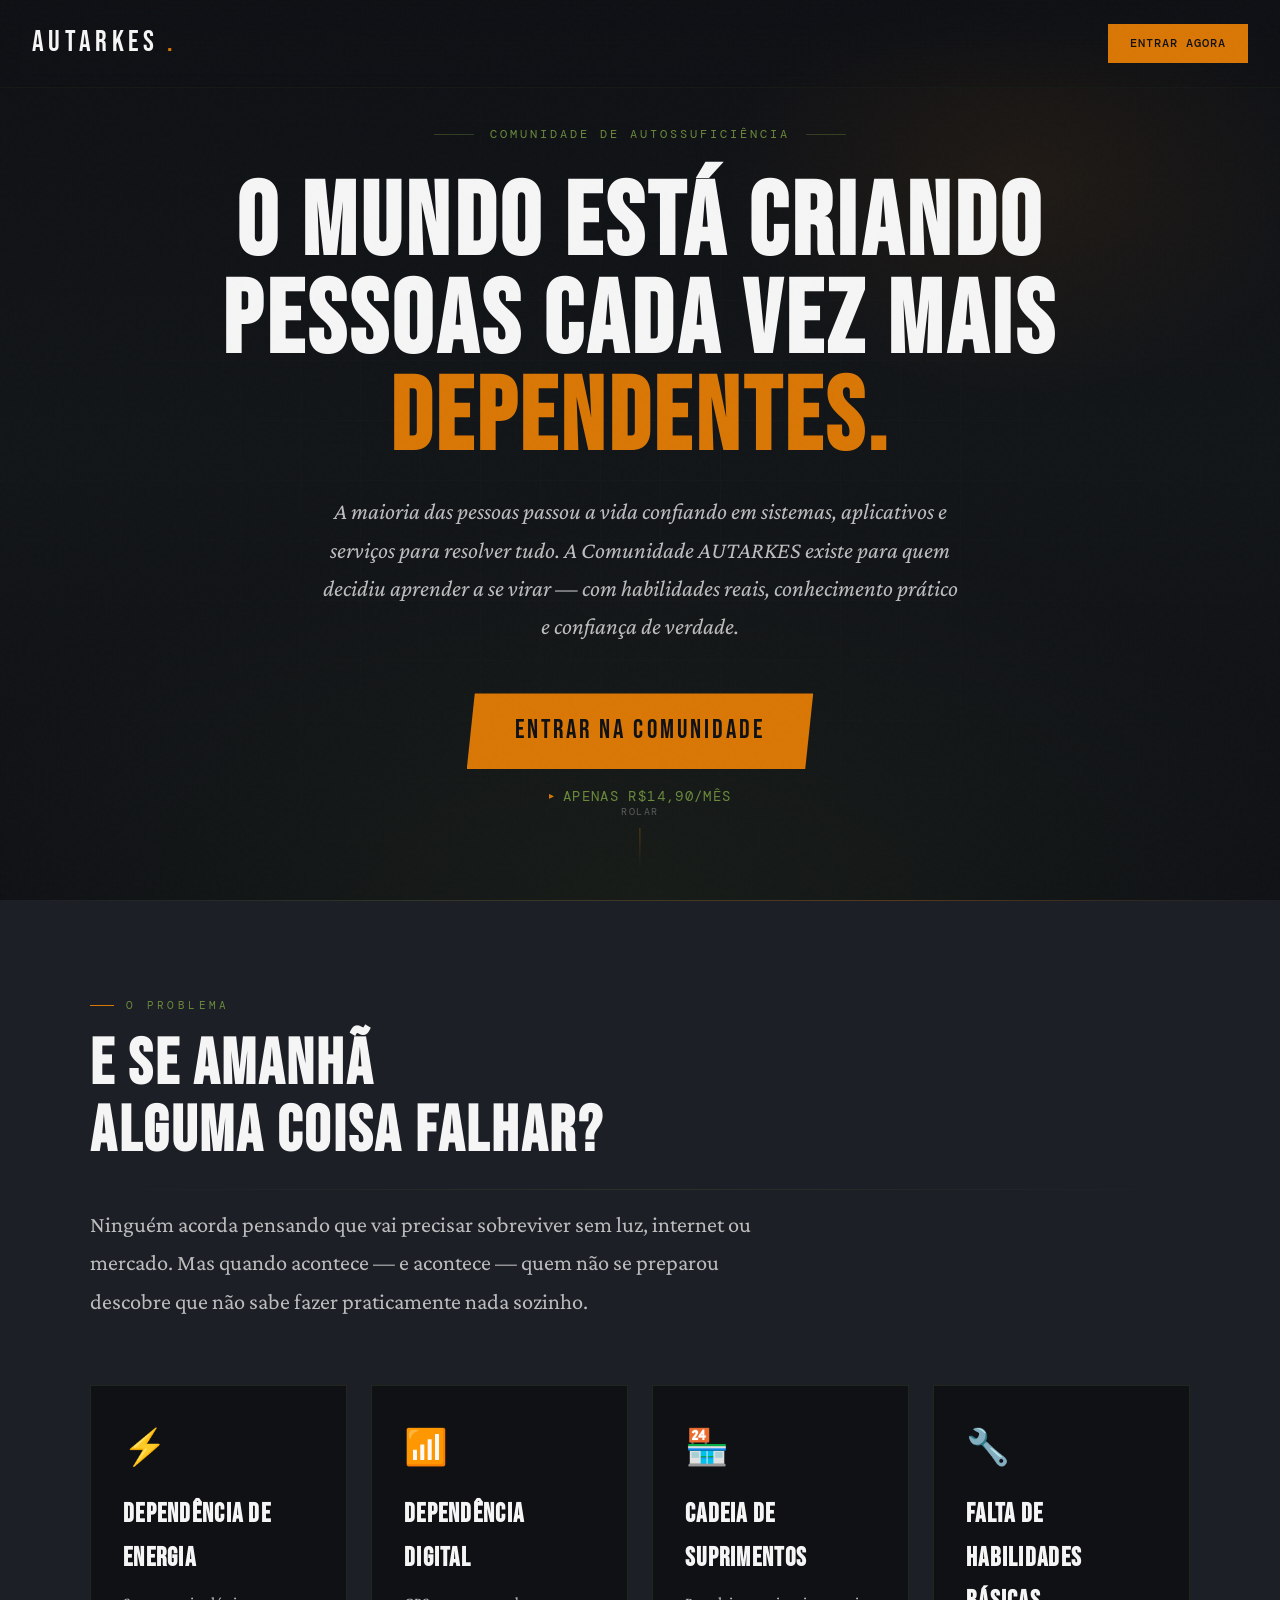
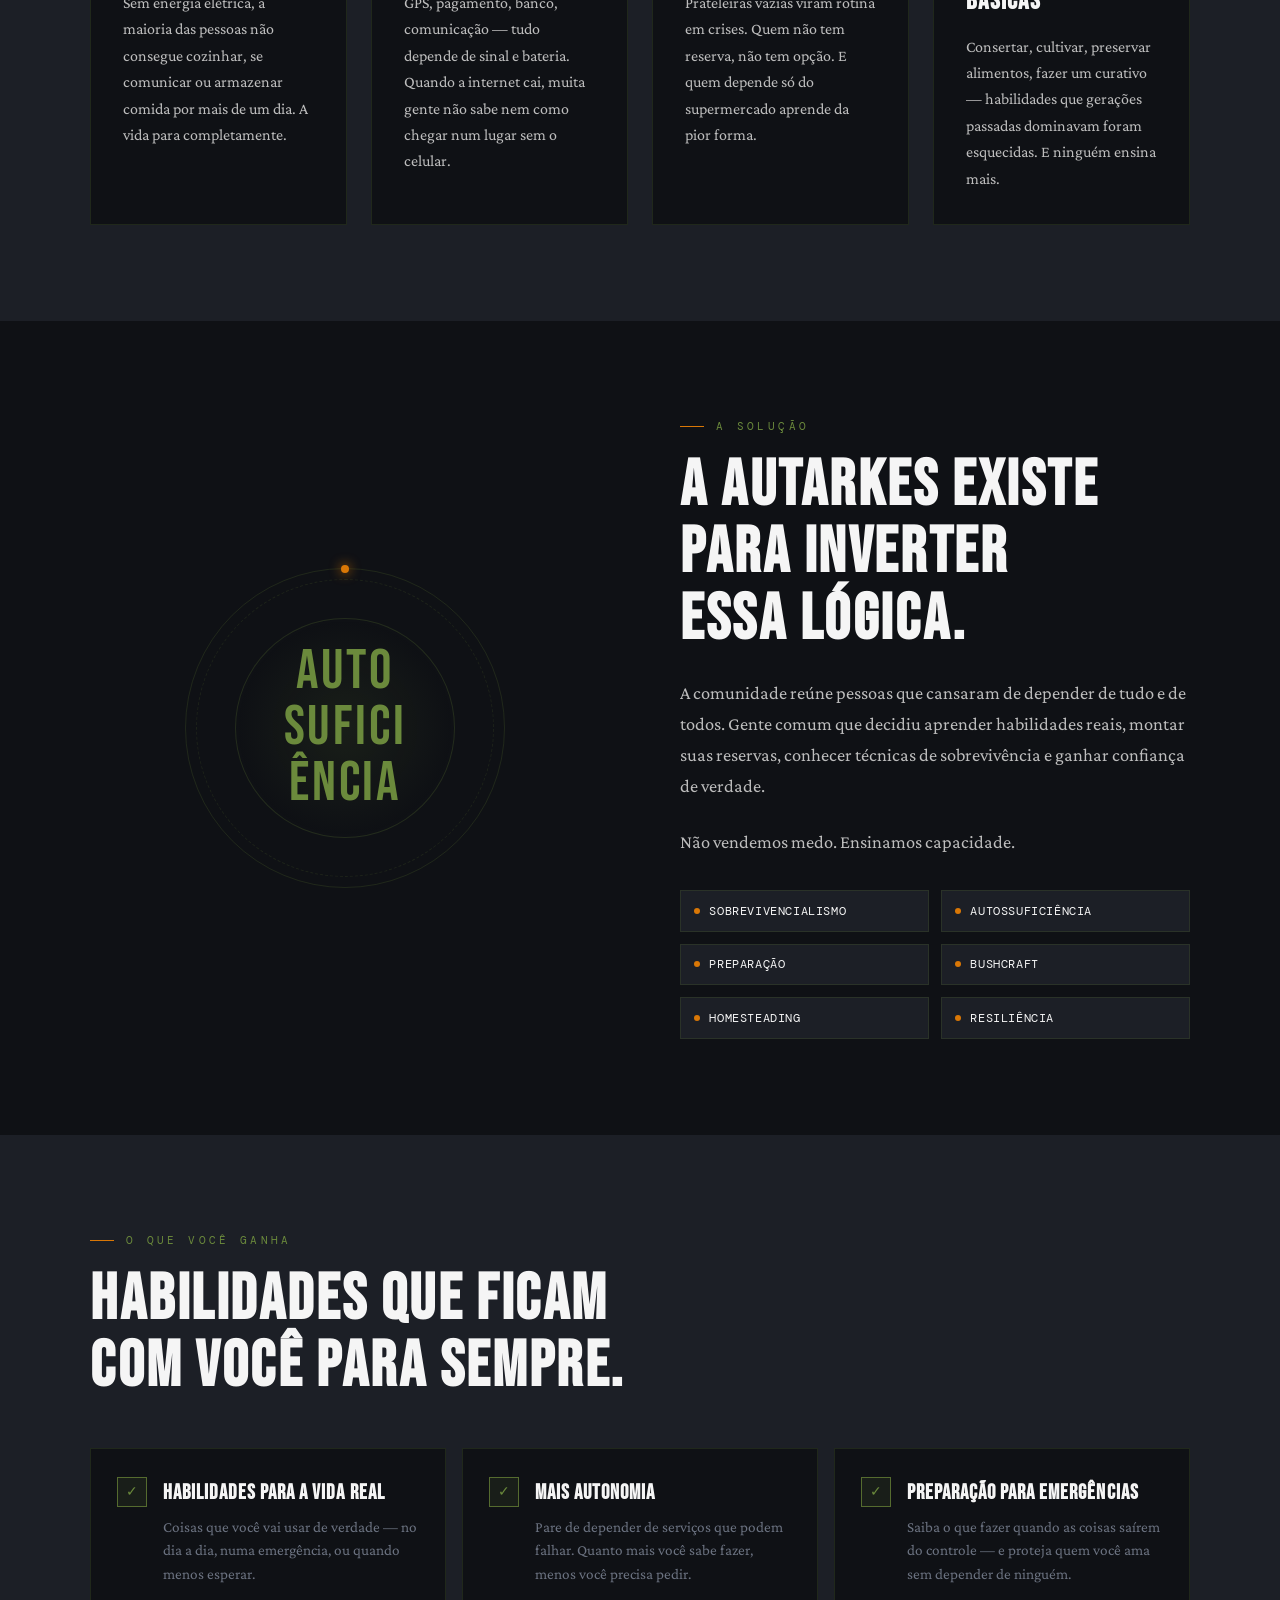
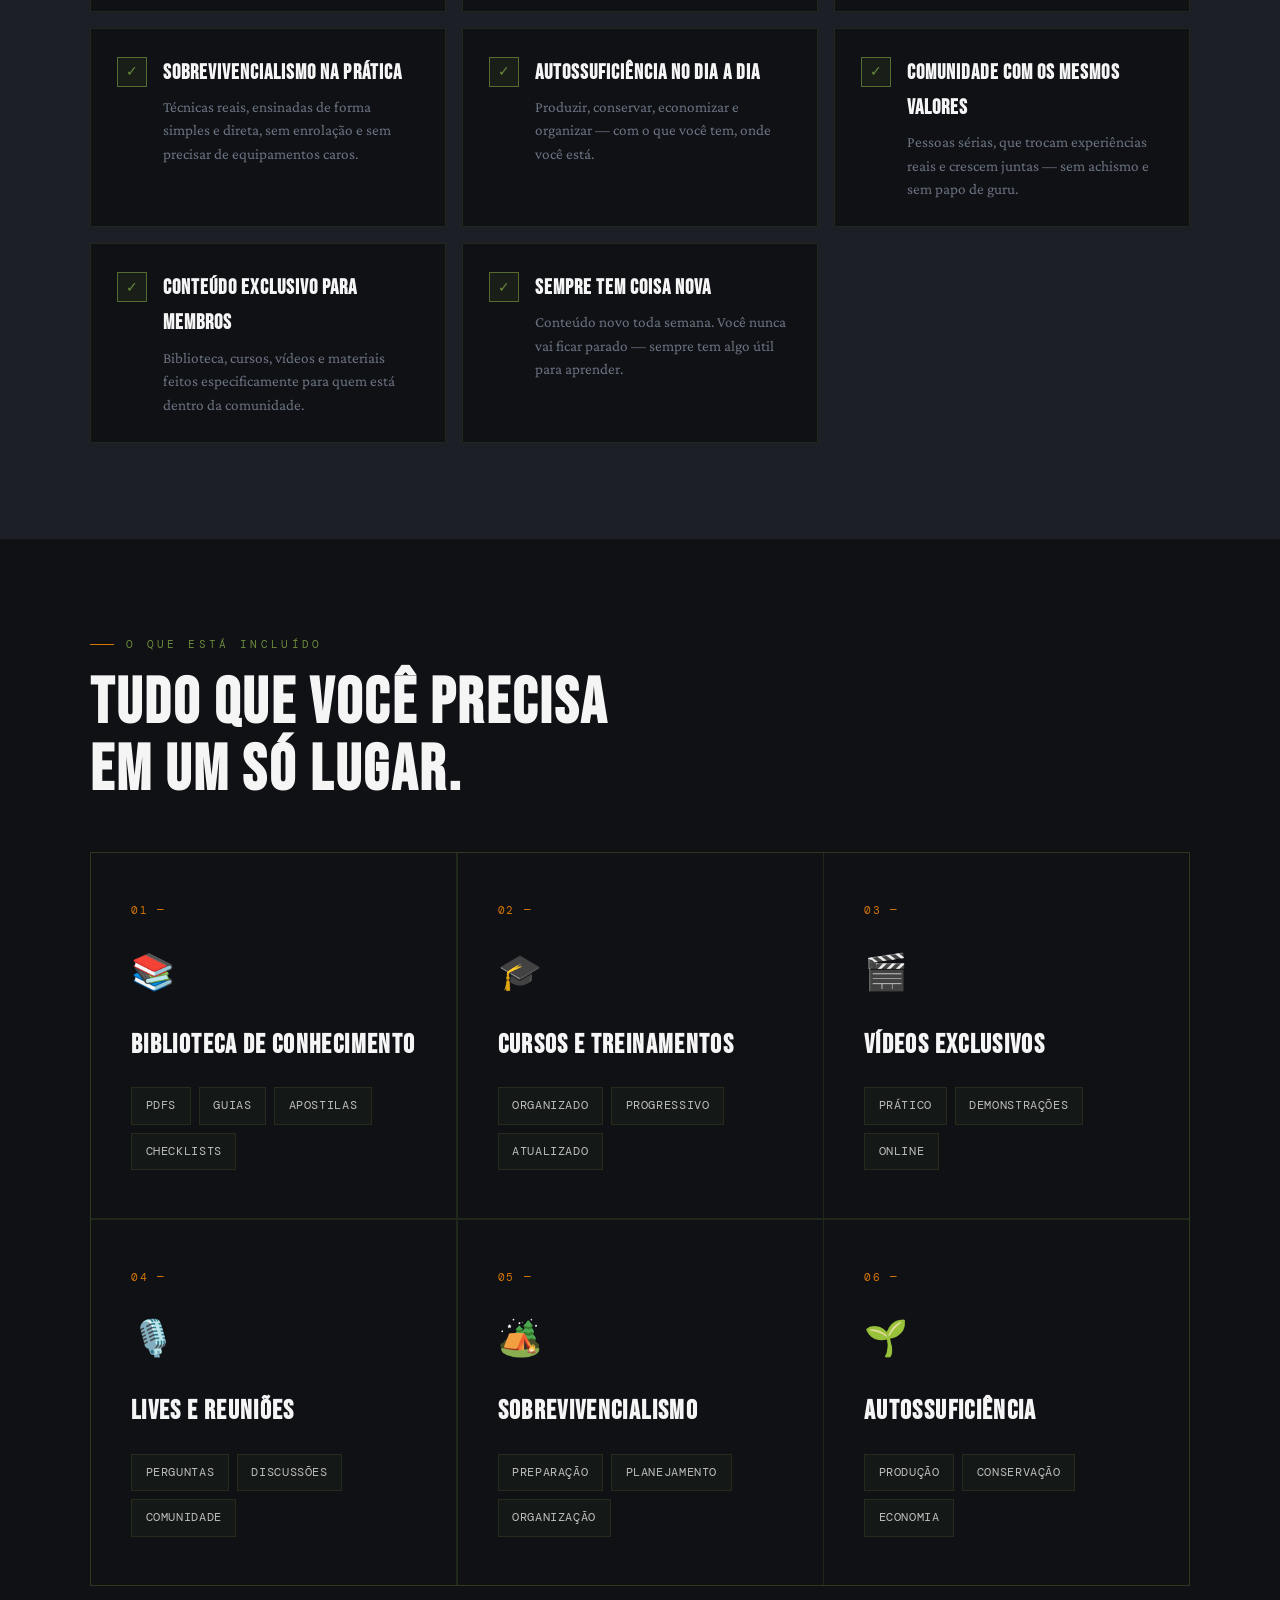
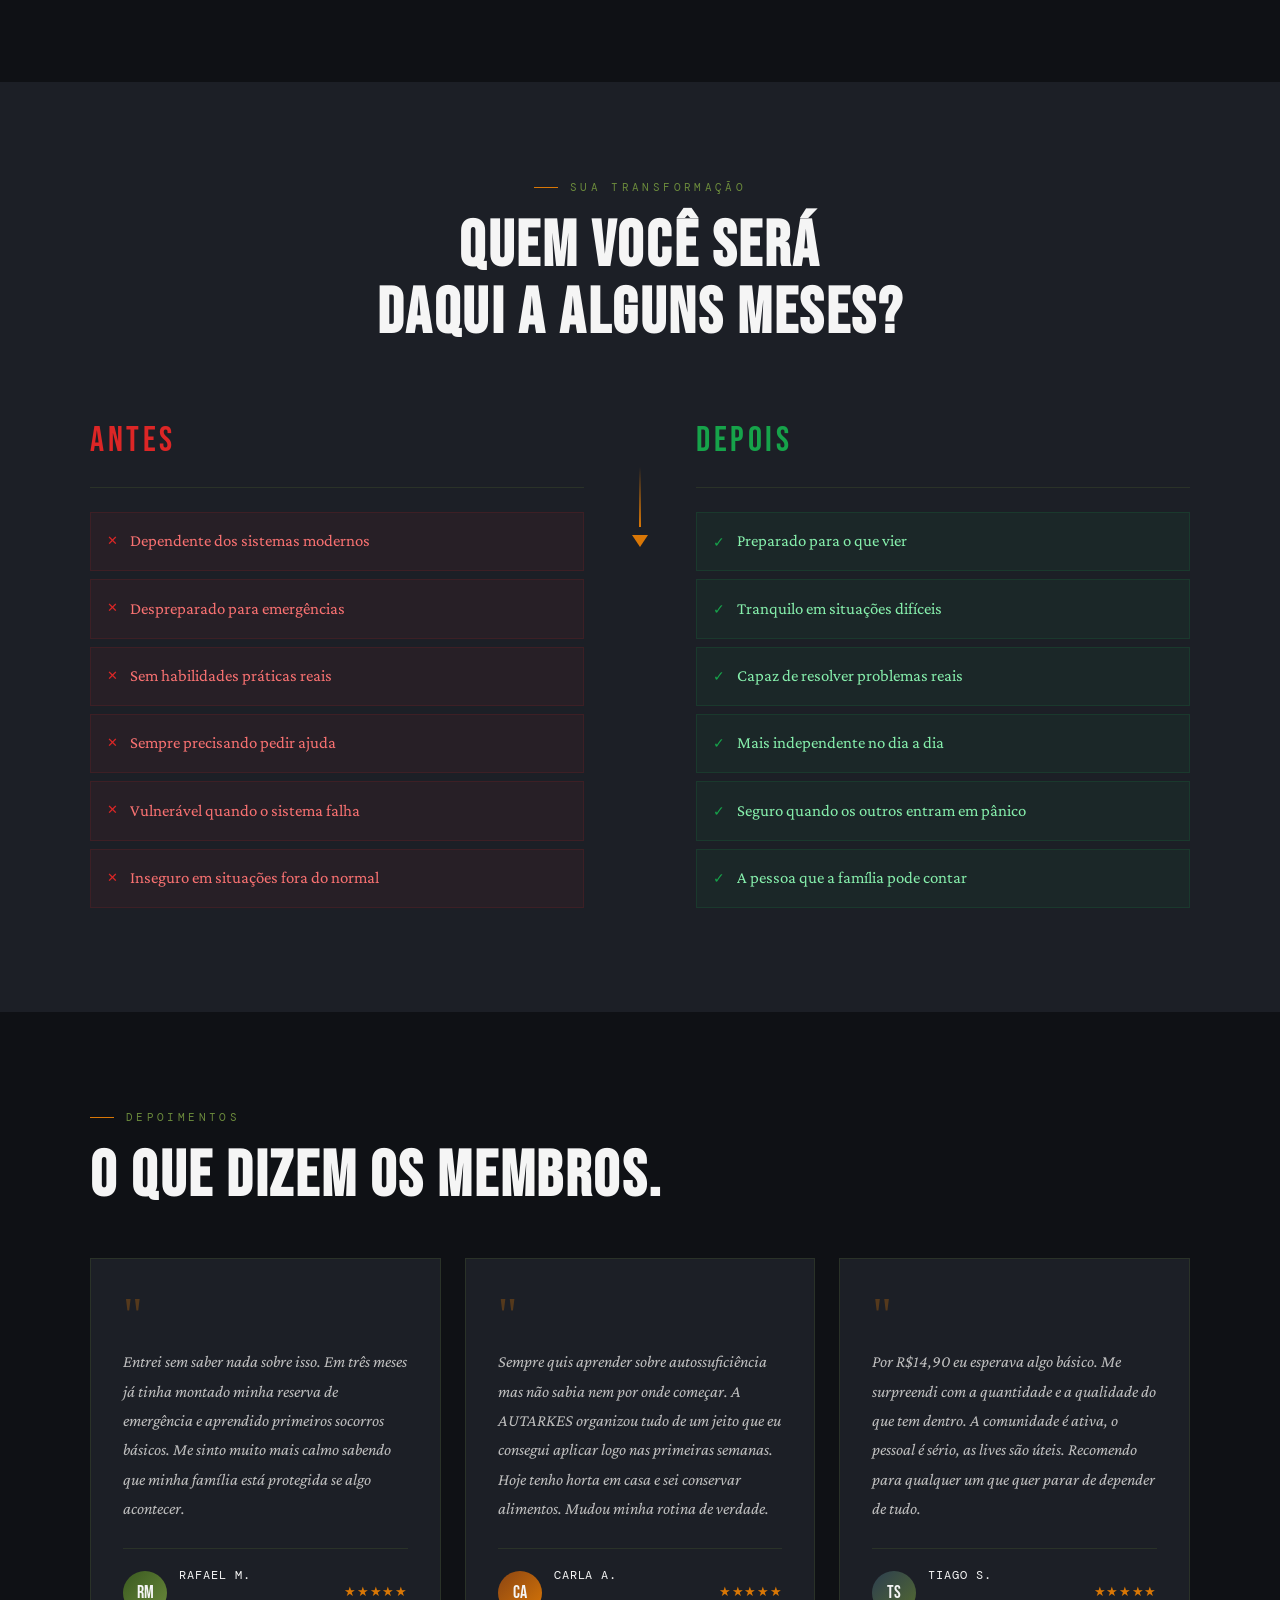
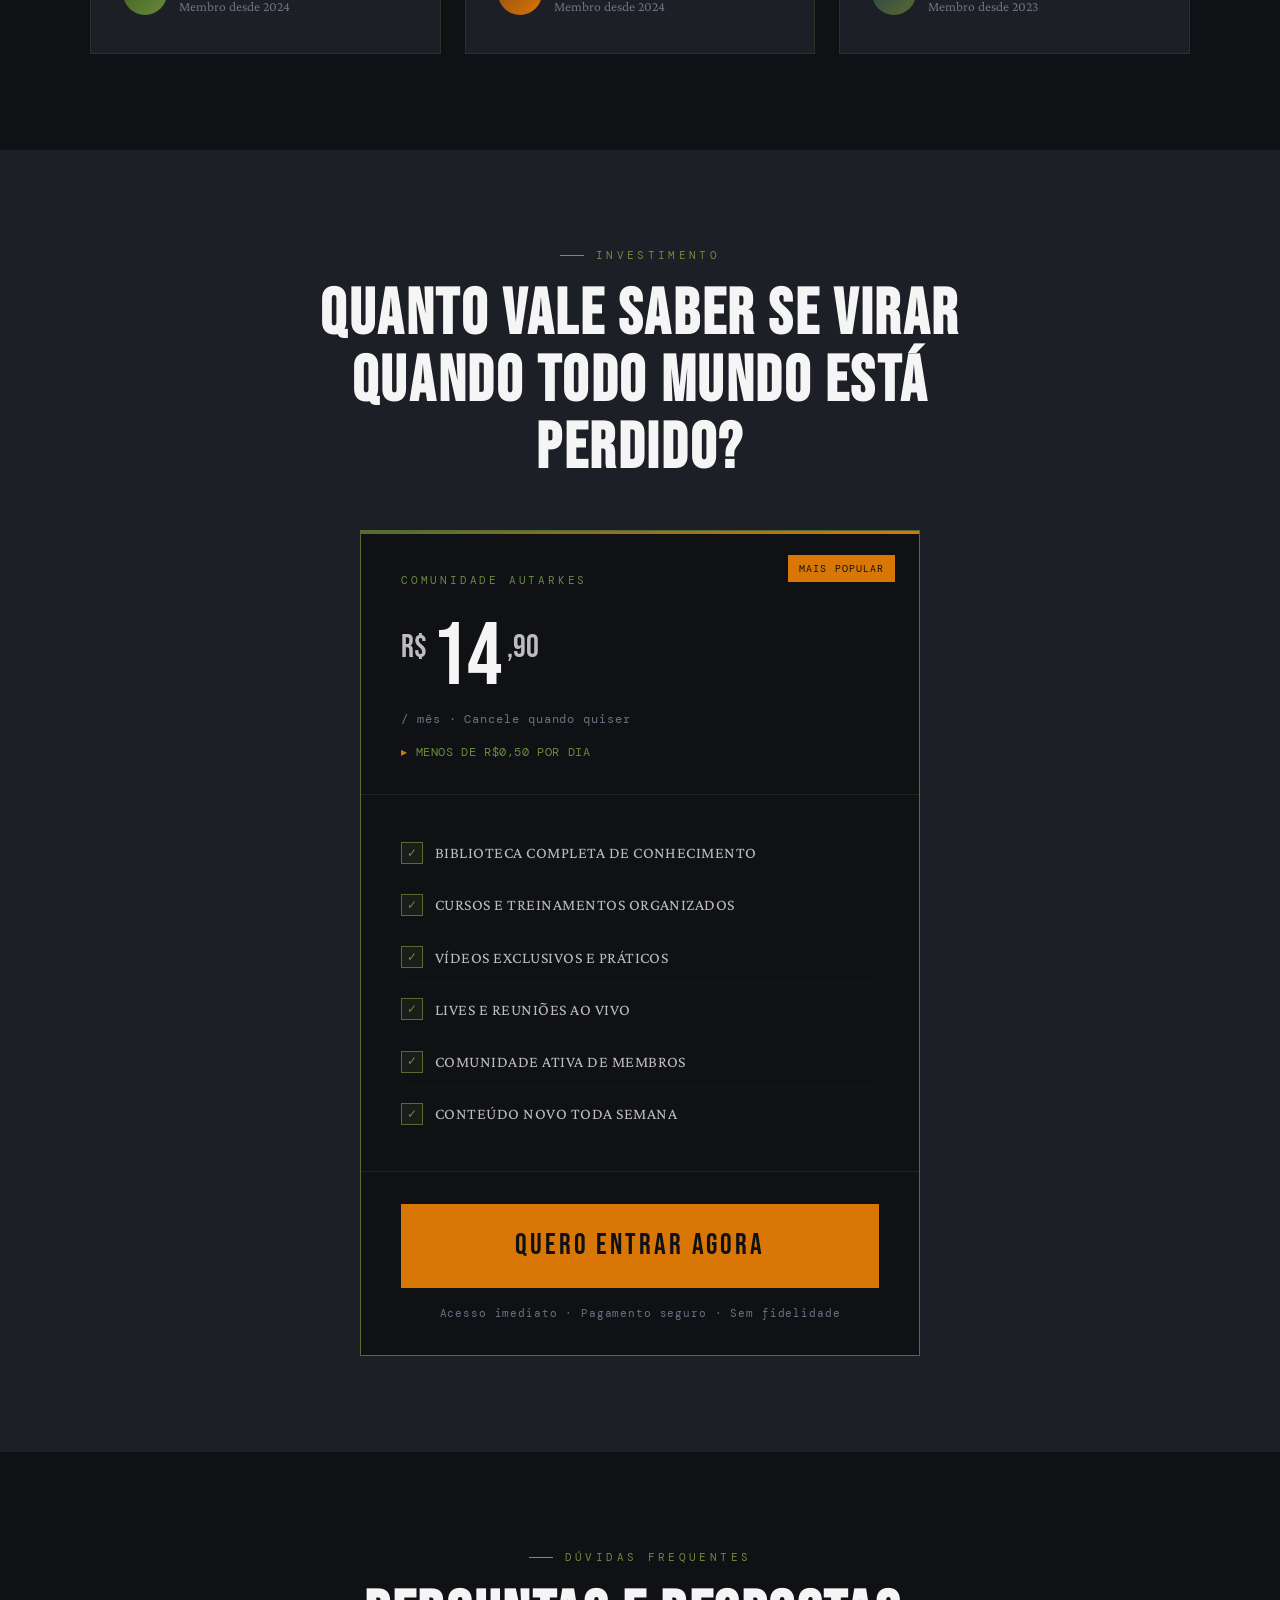
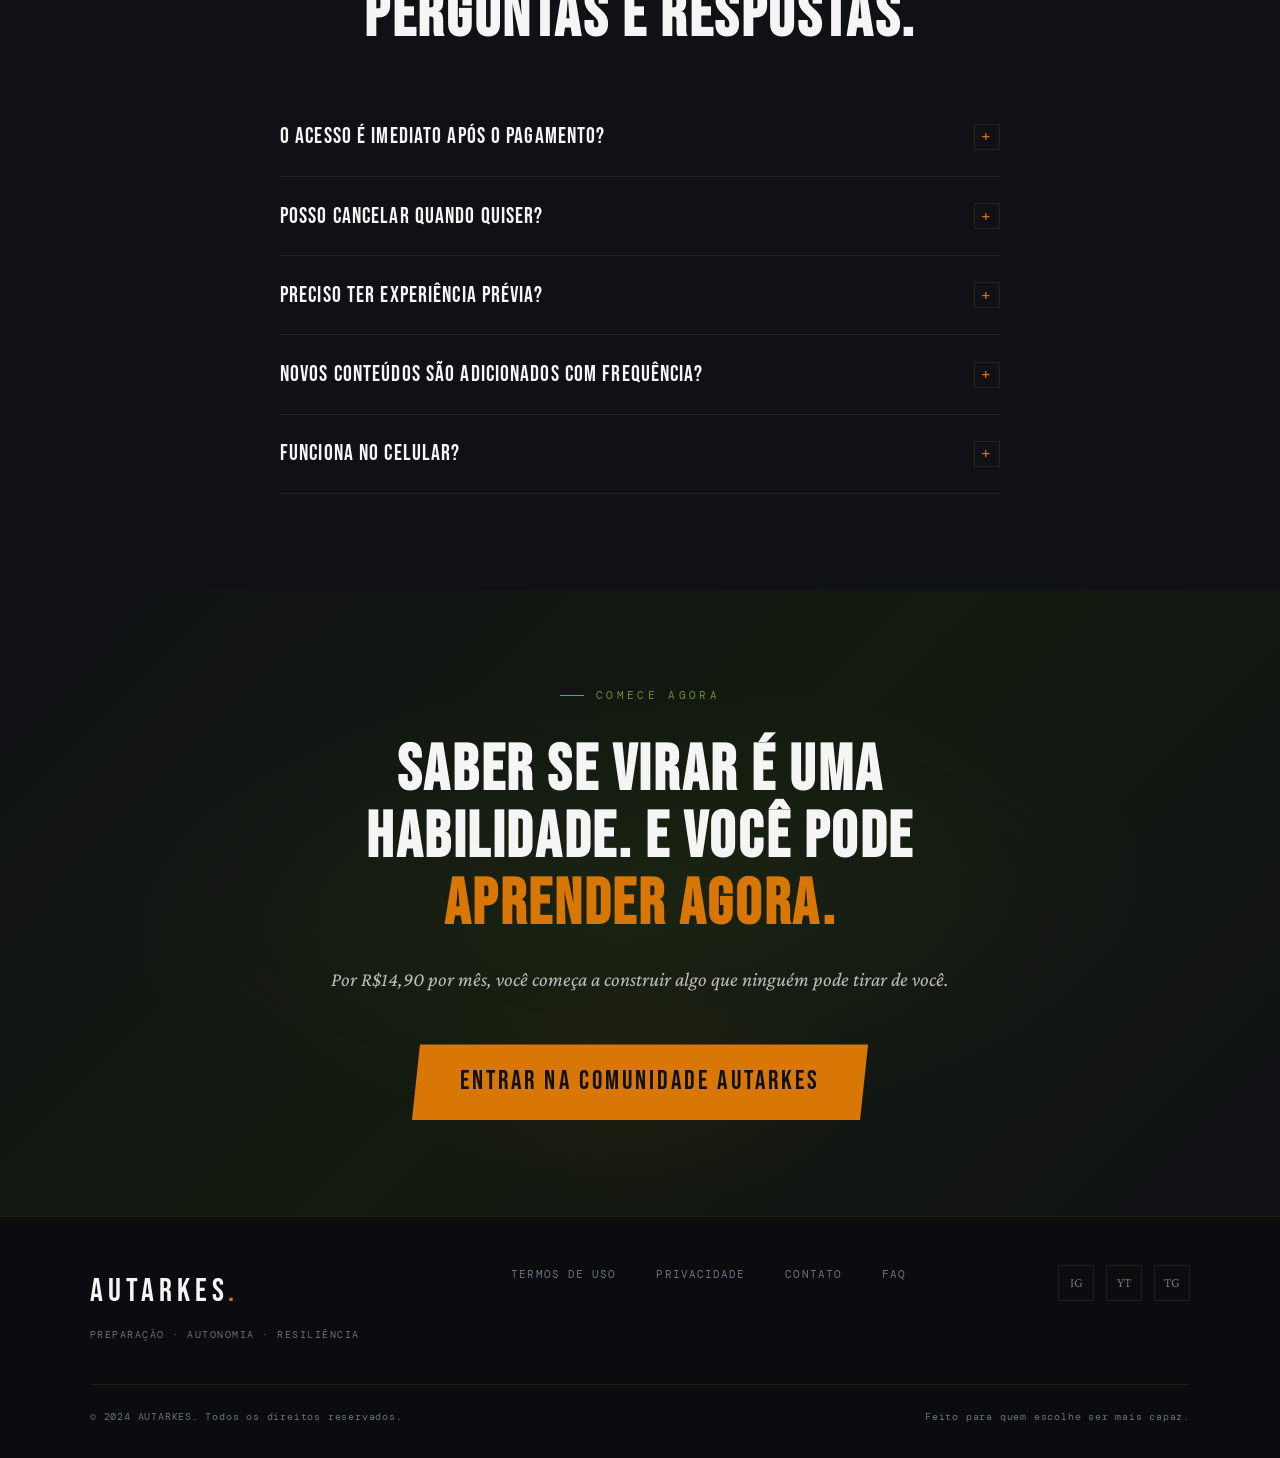
==== commit 3f95163b: "Update print statement from 'Hello' to 'Goodbye'" ====
--- a/index.html
+++ b/index.html
@@ -17,11 +17,12 @@
     --olive-light: #6B8A3C;
     --orange: #D97706;
     --orange-bright: #F59E0B;
+    --red: #DC2626;
+    --green: #16A34A;
     --text: #F5F5F5;
     --gray: #BDBDBD;
     --muted: #6B7280;
     --border: rgba(85,107,47,0.25);
-    --glow: rgba(217,119,6,0.15);
   }
 
   html { scroll-behavior: smooth; }
@@ -30,12 +31,20 @@
     background: var(--bg);
     color: var(--text);
     font-family: 'Crimson Pro', Georgia, serif;
-    font-size: 18px;
+    font-size: 20px;
     line-height: 1.7;
     overflow-x: hidden;
-  }
-
-  /* NOISE TEXTURE OVERLAY */
+    text-transform: uppercase;
+  }
+
+  /* Preserve lowercase for elements that shouldn't be ALL CAPS */
+  .lowercase, footer, .footer-copy, .faq-answer-inner,
+  .testimonial-text, .problem-card p, .solution-text p,
+  .benefit-text p, .hero-sub, .price-period, .pricing-note,
+  .author-role, .footer-tagline {
+    text-transform: none;
+  }
+
   body::before {
     content: '';
     position: fixed;
@@ -46,8 +55,7 @@
     opacity: 0.4;
   }
 
-  /* TYPOGRAPHY */
-  h1, h2, h3, .display { font-family: 'Bebas Neue', sans-serif; letter-spacing: 0.04em; }
+  h1, h2, h3, h4, .display { font-family: 'Bebas Neue', sans-serif; letter-spacing: 0.04em; text-transform: uppercase; }
   .mono { font-family: 'DM Mono', monospace; }
 
   /* NAV */
@@ -115,7 +123,6 @@
       linear-gradient(180deg, #0F1115 0%, #131619 50%, #0F1115 100%);
   }
 
-  /* Grid lines decoration */
   .hero-bg::after {
     content: '';
     position: absolute;
@@ -136,7 +143,7 @@
 
   .hero-eyebrow {
     font-family: 'DM Mono', monospace;
-    font-size: 0.7rem;
+    font-size: 0.75rem;
     letter-spacing: 0.25em;
     color: var(--olive-light);
     text-transform: uppercase;
@@ -165,13 +172,14 @@
   .hero h1 .accent { color: var(--orange); }
 
   .hero-sub {
-    font-size: clamp(1.1rem, 2vw, 1.35rem);
+    font-size: clamp(1.15rem, 2vw, 1.45rem);
     color: var(--gray);
-    max-width: 620px;
+    max-width: 640px;
     margin: 0 auto 3rem;
-    font-weight: 300;
+    font-weight: 400;
     font-style: italic;
     line-height: 1.65;
+    text-transform: none;
   }
 
   .hero-actions {
@@ -185,7 +193,7 @@
     background: var(--orange);
     color: #0F1115;
     font-family: 'Bebas Neue', sans-serif;
-    font-size: 1.4rem;
+    font-size: 1.6rem;
     letter-spacing: 0.12em;
     padding: 1rem 3rem;
     border: none;
@@ -195,6 +203,7 @@
     position: relative;
     transition: all 0.25s;
     clip-path: polygon(8px 0%, 100% 0%, calc(100% - 8px) 100%, 0% 100%);
+    text-transform: uppercase;
   }
 
   .btn-primary::after {
@@ -213,19 +222,16 @@
 
   .price-badge {
     font-family: 'DM Mono', monospace;
-    font-size: 0.78rem;
+    font-size: 0.85rem;
     color: var(--olive-light);
     letter-spacing: 0.1em;
     display: flex;
     align-items: center;
     gap: 0.5rem;
-  }
-
-  .price-badge::before {
-    content: '▸';
-    color: var(--orange);
-    font-size: 0.6rem;
-  }
+    text-transform: uppercase;
+  }
+
+  .price-badge::before { content: '▸'; color: var(--orange); font-size: 0.6rem; }
 
   /* SCROLL INDICATOR */
   .scroll-indicator {
@@ -249,9 +255,10 @@
   /* SECTIONS COMMON */
   section { padding: 6rem 2rem; }
   .container { max-width: 1100px; margin: 0 auto; }
+
   .section-label {
     font-family: 'DM Mono', monospace;
-    font-size: 0.65rem;
+    font-size: 0.7rem;
     letter-spacing: 0.3em;
     color: var(--olive-light);
     text-transform: uppercase;
@@ -263,10 +270,11 @@
   .section-label::before { content: ''; width: 24px; height: 1px; background: var(--orange); }
 
   .section-title {
-    font-size: clamp(2.5rem, 5vw, 4.5rem);
+    font-size: clamp(2.5rem, 5vw, 4.8rem);
     line-height: 1.05;
     margin-bottom: 1.5rem;
     color: var(--text);
+    text-transform: uppercase;
   }
 
   .divider {
@@ -276,7 +284,7 @@
     margin: 1rem 0;
   }
 
-  /* PROBLEM SECTION */
+  /* PROBLEM */
   .problem { background: var(--bg2); position: relative; overflow: hidden; }
 
   .problem::before {
@@ -293,7 +301,8 @@
     color: var(--gray);
     max-width: 700px;
     margin-bottom: 4rem;
-    font-weight: 300;
+    font-weight: 400;
+    text-transform: none;
   }
 
   .problem-grid {
@@ -323,21 +332,17 @@
   .problem-card:hover { border-color: rgba(217,119,6,0.3); transform: translateY(-4px); }
   .problem-card:hover::before { height: 100%; }
 
-  .problem-icon {
-    font-size: 2rem;
-    margin-bottom: 1rem;
-    display: block;
-  }
+  .problem-icon { font-size: 2.2rem; margin-bottom: 1rem; display: block; }
 
   .problem-card h3 {
     font-family: 'Bebas Neue', sans-serif;
-    font-size: 1.4rem;
+    font-size: 1.6rem;
     letter-spacing: 0.05em;
-    margin-bottom: 0.5rem;
+    margin-bottom: 0.6rem;
     color: var(--text);
   }
 
-  .problem-card p { font-size: 0.95rem; color: var(--gray); line-height: 1.6; }
+  .problem-card p { font-size: 1rem; color: var(--gray); line-height: 1.65; text-transform: none; }
 
   /* SOLUTION */
   .solution { position: relative; }
@@ -396,8 +401,7 @@
 
   .solution-dot {
     position: absolute;
-    width: 8px;
-    height: 8px;
+    width: 8px; height: 8px;
     background: var(--orange);
     border-radius: 50%;
     top: -4px; left: 50%;
@@ -412,8 +416,9 @@
   .solution-text p {
     color: var(--gray);
     margin-bottom: 1.5rem;
-    font-size: 1.1rem;
-    font-weight: 300;
+    font-size: 1.15rem;
+    font-weight: 400;
+    text-transform: none;
   }
 
   .solution-pillars {
@@ -428,12 +433,13 @@
     align-items: center;
     gap: 0.6rem;
     font-family: 'DM Mono', monospace;
-    font-size: 0.72rem;
+    font-size: 0.75rem;
     letter-spacing: 0.05em;
     color: var(--text);
     padding: 0.6rem 0.8rem;
     background: var(--bg2);
     border: 1px solid var(--border);
+    text-transform: uppercase;
   }
 
   .pillar-dot { width: 6px; height: 6px; background: var(--orange); border-radius: 50%; flex-shrink: 0; }
@@ -443,7 +449,7 @@
 
   .benefits-grid {
     display: grid;
-    grid-template-columns: repeat(auto-fit, minmax(260px, 1fr));
+    grid-template-columns: repeat(auto-fit, minmax(280px, 1fr));
     gap: 1rem;
     margin-top: 3rem;
   }
@@ -452,7 +458,7 @@
     display: flex;
     align-items: flex-start;
     gap: 1rem;
-    padding: 1.5rem;
+    padding: 1.6rem;
     border: 1px solid var(--border);
     background: var(--bg);
     transition: border-color 0.3s, box-shadow 0.3s;
@@ -464,8 +470,7 @@
   }
 
   .benefit-check {
-    width: 28px;
-    height: 28px;
+    width: 30px; height: 30px;
     background: rgba(85,107,47,0.15);
     border: 1px solid var(--olive);
     display: flex;
@@ -473,19 +478,19 @@
     justify-content: center;
     flex-shrink: 0;
     color: var(--olive-light);
-    font-size: 0.85rem;
+    font-size: 0.9rem;
     margin-top: 2px;
   }
 
   .benefit-text h4 {
     font-family: 'Bebas Neue', sans-serif;
-    font-size: 1.15rem;
+    font-size: 1.3rem;
     letter-spacing: 0.05em;
-    margin-bottom: 0.25rem;
+    margin-bottom: 0.3rem;
     color: var(--text);
   }
 
-  .benefit-text p { font-size: 0.9rem; color: var(--muted); line-height: 1.5; }
+  .benefit-text p { font-size: 0.95rem; color: var(--muted); line-height: 1.55; text-transform: none; }
 
   /* FEATURES */
   .features-grid {
@@ -499,7 +504,7 @@
 
   .feature-card {
     background: var(--bg);
-    padding: 2.5rem 2rem;
+    padding: 3rem 2.5rem;
     position: relative;
     transition: background 0.3s;
     overflow: hidden;
@@ -522,36 +527,35 @@
 
   .feature-num {
     font-family: 'DM Mono', monospace;
-    font-size: 0.65rem;
+    font-size: 0.7rem;
     color: var(--orange);
     letter-spacing: 0.15em;
-    margin-bottom: 1.2rem;
-  }
-
-  .feature-icon { font-size: 1.8rem; margin-bottom: 1rem; }
+    margin-bottom: 1.4rem;
+    text-transform: uppercase;
+  }
+
+  .feature-icon { font-size: 2.2rem; margin-bottom: 1.2rem; }
 
   .feature-card h3 {
     font-family: 'Bebas Neue', sans-serif;
-    font-size: 1.5rem;
+    font-size: 1.7rem;
     letter-spacing: 0.05em;
-    margin-bottom: 1rem;
+    margin-bottom: 1.2rem;
     color: var(--text);
   }
 
-  .feature-tags {
-    display: flex;
-    flex-wrap: wrap;
-    gap: 0.4rem;
-  }
-
+  .feature-tags { display: flex; flex-wrap: wrap; gap: 0.5rem; }
+
+  /* TAGS — bigger for checklist items */
   .tag {
     font-family: 'DM Mono', monospace;
-    font-size: 0.62rem;
+    font-size: 0.78rem;
     letter-spacing: 0.05em;
-    padding: 0.3rem 0.6rem;
+    padding: 0.45rem 0.85rem;
     background: rgba(85,107,47,0.08);
-    border: 1px solid rgba(85,107,47,0.2);
+    border: 1px solid rgba(85,107,47,0.25);
     color: var(--gray);
+    text-transform: uppercase;
   }
 
   /* TRANSFORMATION */
@@ -565,19 +569,19 @@
     margin-top: 4rem;
   }
 
-  .transform-col { }
-
   .transform-col-label {
     font-family: 'Bebas Neue', sans-serif;
-    font-size: 2rem;
+    font-size: 2.2rem;
     letter-spacing: 0.1em;
     margin-bottom: 1.5rem;
     padding-bottom: 1rem;
     border-bottom: 1px solid var(--border);
-  }
-
-  .before-label { color: var(--muted); }
-  .after-label { color: var(--orange); }
+    text-transform: uppercase;
+  }
+
+  /* ANTES = vermelho, DEPOIS = verde */
+  .before-label { color: var(--red); }
+  .after-label { color: var(--green); }
 
   .transform-list { list-style: none; }
 
@@ -585,17 +589,18 @@
     display: flex;
     align-items: center;
     gap: 0.75rem;
-    padding: 0.85rem 1rem;
+    padding: 0.9rem 1rem;
     margin-bottom: 0.5rem;
-    font-size: 1rem;
+    font-size: 1.05rem;
     transition: background 0.2s;
-  }
-
-  .before-list li { color: var(--muted); background: rgba(255,255,255,0.02); }
-  .before-list li::before { content: '✕'; color: #4B5563; font-size: 0.75rem; }
-
-  .after-list li { color: var(--text); background: rgba(85,107,47,0.06); border: 1px solid rgba(85,107,47,0.1); }
-  .after-list li::before { content: '✓'; color: var(--olive-light); font-size: 0.85rem; }
+    text-transform: none;
+  }
+
+  .before-list li { color: #F87171; background: rgba(220,38,38,0.05); border: 1px solid rgba(220,38,38,0.12); }
+  .before-list li::before { content: '✕'; color: var(--red); font-size: 0.8rem; flex-shrink: 0; }
+
+  .after-list li { color: #86EFAC; background: rgba(22,163,74,0.06); border: 1px solid rgba(22,163,74,0.15); }
+  .after-list li::before { content: '✓'; color: var(--green); font-size: 0.9rem; flex-shrink: 0; }
 
   .transform-arrow {
     display: flex;
@@ -607,14 +612,12 @@
   }
 
   .arrow-shaft {
-    width: 2px;
-    height: 60px;
+    width: 2px; height: 60px;
     background: linear-gradient(to bottom, transparent, var(--orange));
   }
 
   .arrow-head {
-    width: 0;
-    height: 0;
+    width: 0; height: 0;
     border-left: 8px solid transparent;
     border-right: 8px solid transparent;
     border-top: 12px solid var(--orange);
@@ -632,7 +635,6 @@
     background: var(--bg2);
     border: 1px solid var(--border);
     padding: 2rem;
-    position: relative;
     transition: transform 0.3s, box-shadow 0.3s;
   }
 
@@ -648,12 +650,13 @@
   }
 
   .testimonial-text {
-    font-size: 1rem;
+    font-size: 1.05rem;
     color: var(--gray);
-    line-height: 1.7;
+    line-height: 1.75;
     font-style: italic;
     margin-bottom: 1.5rem;
-    font-weight: 300;
+    font-weight: 400;
+    text-transform: none;
   }
 
   .testimonial-author {
@@ -665,8 +668,7 @@
   }
 
   .avatar {
-    width: 42px;
-    height: 42px;
+    width: 44px; height: 44px;
     border-radius: 50%;
     display: flex;
     align-items: center;
@@ -682,35 +684,29 @@
 
   .author-name {
     font-family: 'DM Mono', monospace;
-    font-size: 0.72rem;
+    font-size: 0.75rem;
     letter-spacing: 0.08em;
     color: var(--text);
     display: block;
     margin-bottom: 0.1rem;
-  }
-
-  .author-role { font-size: 0.82rem; color: var(--muted); }
-
-  .stars {
-    margin-left: auto;
-    color: var(--orange);
-    font-size: 0.75rem;
-    letter-spacing: 0.05em;
-  }
+    text-transform: uppercase;
+  }
+
+  .author-role { font-size: 0.85rem; color: var(--muted); text-transform: none; }
+
+  .stars { margin-left: auto; color: var(--orange); font-size: 0.8rem; letter-spacing: 0.05em; }
 
   /* PRICING */
   .pricing { background: var(--bg2); }
 
-  .pricing-wrapper {
-    max-width: 540px;
-    margin: 3rem auto 0;
-  }
+  .pricing-wrapper { max-width: 560px; margin: 3rem auto 0; }
 
   .pricing-card {
     background: var(--bg);
     border: 1px solid var(--olive);
     position: relative;
     overflow: hidden;
+    animation: glow-pulse 3s ease-in-out infinite;
   }
 
   .pricing-card::before {
@@ -723,12 +719,11 @@
 
   .pricing-badge {
     position: absolute;
-    top: 1.5rem;
-    right: 1.5rem;
+    top: 1.5rem; right: 1.5rem;
     background: var(--orange);
     color: #0F1115;
     font-family: 'DM Mono', monospace;
-    font-size: 0.6rem;
+    font-size: 0.65rem;
     letter-spacing: 0.1em;
     padding: 0.3rem 0.7rem;
     text-transform: uppercase;
@@ -741,7 +736,7 @@
 
   .plan-name {
     font-family: 'DM Mono', monospace;
-    font-size: 0.65rem;
+    font-size: 0.7rem;
     letter-spacing: 0.25em;
     color: var(--olive-light);
     text-transform: uppercase;
@@ -755,38 +750,22 @@
     margin-bottom: 0.5rem;
   }
 
-  .price-currency {
-    font-family: 'Bebas Neue', sans-serif;
-    font-size: 2rem;
-    color: var(--gray);
-    margin-top: 0.4rem;
-  }
-
-  .price-value {
-    font-family: 'Bebas Neue', sans-serif;
-    font-size: 5rem;
-    line-height: 1;
-    color: var(--text);
-  }
-
-  .price-decimal {
-    font-family: 'Bebas Neue', sans-serif;
-    font-size: 2rem;
-    color: var(--gray);
-    margin-top: 0.4rem;
-  }
-
-  .price-period { font-family: 'DM Mono', monospace; font-size: 0.7rem; color: var(--muted); letter-spacing: 0.08em; }
+  .price-currency { font-family: 'Bebas Neue', sans-serif; font-size: 2rem; color: var(--gray); margin-top: 0.4rem; }
+  .price-value { font-family: 'Bebas Neue', sans-serif; font-size: 5.5rem; line-height: 1; color: var(--text); }
+  .price-decimal { font-family: 'Bebas Neue', sans-serif; font-size: 2rem; color: var(--gray); margin-top: 0.4rem; }
+
+  .price-period { font-family: 'DM Mono', monospace; font-size: 0.72rem; color: var(--muted); letter-spacing: 0.08em; text-transform: none; }
 
   .price-highlight {
     font-family: 'DM Mono', monospace;
-    font-size: 0.72rem;
+    font-size: 0.75rem;
     color: var(--olive-light);
     letter-spacing: 0.05em;
     margin-top: 0.75rem;
     display: flex;
     align-items: center;
     gap: 0.5rem;
+    text-transform: uppercase;
   }
 
   .price-highlight::before { content: '▸'; color: var(--orange); }
@@ -800,37 +779,36 @@
     display: flex;
     align-items: center;
     gap: 0.75rem;
-    padding: 0.6rem 0;
-    font-size: 0.95rem;
+    padding: 0.75rem 0;
+    font-size: 1rem;
     color: var(--gray);
     border-bottom: 1px solid rgba(85,107,47,0.06);
+    text-transform: uppercase;
+    letter-spacing: 0.03em;
   }
 
   .pricing-feature:last-child { border-bottom: none; }
 
   .check-icon {
-    width: 20px;
-    height: 20px;
+    width: 22px; height: 22px;
     background: rgba(85,107,47,0.15);
     border: 1px solid var(--olive);
     display: flex;
     align-items: center;
     justify-content: center;
-    font-size: 0.7rem;
+    font-size: 0.75rem;
     color: var(--olive-light);
     flex-shrink: 0;
   }
 
-  .pricing-cta {
-    padding: 2rem 2.5rem;
-  }
+  .pricing-cta { padding: 2rem 2.5rem; }
 
   .btn-pricing {
     width: 100%;
     background: var(--orange);
     color: #0F1115;
     font-family: 'Bebas Neue', sans-serif;
-    font-size: 1.6rem;
+    font-size: 1.8rem;
     letter-spacing: 0.1em;
     padding: 1.1rem;
     border: none;
@@ -841,6 +819,7 @@
     transition: all 0.25s;
     position: relative;
     overflow: hidden;
+    text-transform: uppercase;
   }
 
   .btn-pricing::before {
@@ -860,15 +839,14 @@
   .pricing-note {
     text-align: center;
     font-family: 'DM Mono', monospace;
-    font-size: 0.65rem;
+    font-size: 0.67rem;
     color: var(--muted);
     letter-spacing: 0.08em;
     margin-top: 1rem;
+    text-transform: none;
   }
 
   /* FAQ */
-  .faq { }
-
   .faq-list {
     margin-top: 3rem;
     max-width: 720px;
@@ -876,10 +854,7 @@
     margin-right: auto;
   }
 
-  .faq-item {
-    border-bottom: 1px solid var(--border);
-    overflow: hidden;
-  }
+  .faq-item { border-bottom: 1px solid var(--border); overflow: hidden; }
 
   .faq-question {
     width: 100%;
@@ -887,22 +862,23 @@
     border: none;
     color: var(--text);
     text-align: left;
-    padding: 1.5rem 0;
+    padding: 1.6rem 0;
     cursor: pointer;
     display: flex;
     align-items: center;
     justify-content: space-between;
     gap: 1rem;
-    font-family: 'Crimson Pro', serif;
-    font-size: 1.15rem;
+    font-family: 'Bebas Neue', sans-serif;
+    font-size: 1.4rem;
+    letter-spacing: 0.05em;
+    text-transform: uppercase;
     transition: color 0.2s;
   }
 
   .faq-question:hover { color: var(--orange); }
 
   .faq-toggle {
-    width: 24px;
-    height: 24px;
+    width: 26px; height: 26px;
     border: 1px solid var(--border);
     display: flex;
     align-items: center;
@@ -916,20 +892,16 @@
 
   .faq-item.open .faq-toggle { background: var(--orange); color: #0F1115; }
 
-  .faq-answer {
-    max-height: 0;
-    overflow: hidden;
-    transition: max-height 0.4s ease, padding 0.3s;
-  }
-
+  .faq-answer { max-height: 0; overflow: hidden; transition: max-height 0.4s ease; }
   .faq-item.open .faq-answer { max-height: 300px; }
 
   .faq-answer-inner {
     padding-bottom: 1.5rem;
     color: var(--gray);
-    font-size: 1rem;
-    line-height: 1.7;
-    font-weight: 300;
+    font-size: 1.05rem;
+    line-height: 1.75;
+    font-weight: 400;
+    text-transform: none;
   }
 
   /* FINAL CTA */
@@ -949,10 +921,10 @@
       radial-gradient(ellipse 30% 30% at 50% 80%, rgba(217,119,6,0.06) 0%, transparent 60%);
   }
 
-  .final-cta-content { position: relative; z-index: 1; max-width: 700px; margin: 0 auto; }
+  .final-cta-content { position: relative; z-index: 1; max-width: 740px; margin: 0 auto; }
 
   .final-cta h2 {
-    font-size: clamp(2.5rem, 5vw, 4.5rem);
+    font-size: clamp(2.5rem, 5vw, 4.8rem);
     line-height: 1.05;
     margin-bottom: 1.5rem;
     color: var(--text);
@@ -961,11 +933,12 @@
   .final-cta h2 .accent { color: var(--orange); }
 
   .final-cta p {
-    font-size: 1.2rem;
+    font-size: 1.25rem;
     color: var(--gray);
     margin-bottom: 3rem;
     font-style: italic;
-    font-weight: 300;
+    font-weight: 400;
+    text-transform: none;
   }
 
   /* FOOTER */
@@ -973,12 +946,10 @@
     background: #0A0C0F;
     padding: 3rem 2rem 2rem;
     border-top: 1px solid var(--border);
-  }
-
-  .footer-inner {
-    max-width: 1100px;
-    margin: 0 auto;
-  }
+    text-transform: none;
+  }
+
+  .footer-inner { max-width: 1100px; margin: 0 auto; }
 
   .footer-top {
     display: flex;
@@ -988,8 +959,6 @@
     gap: 2rem;
     flex-wrap: wrap;
   }
-
-  .footer-brand {}
 
   .footer-logo {
     font-family: 'Bebas Neue', sans-serif;
@@ -997,6 +966,7 @@
     letter-spacing: 0.15em;
     color: var(--text);
     margin-bottom: 0.5rem;
+    text-transform: uppercase;
   }
 
   .footer-logo span { color: var(--orange); }
@@ -1009,11 +979,7 @@
     text-transform: uppercase;
   }
 
-  .footer-links {
-    display: flex;
-    gap: 2.5rem;
-    flex-wrap: wrap;
-  }
+  .footer-links { display: flex; gap: 2.5rem; flex-wrap: wrap; }
 
   .footer-link {
     font-family: 'DM Mono', monospace;
@@ -1027,14 +993,10 @@
 
   .footer-link:hover { color: var(--orange); }
 
-  .footer-social {
-    display: flex;
-    gap: 0.75rem;
-  }
+  .footer-social { display: flex; gap: 0.75rem; }
 
   .social-btn {
-    width: 36px;
-    height: 36px;
+    width: 36px; height: 36px;
     border: 1px solid var(--border);
     display: flex;
     align-items: center;
@@ -1043,6 +1005,7 @@
     font-size: 0.85rem;
     text-decoration: none;
     transition: all 0.2s;
+    text-transform: uppercase;
   }
 
   .social-btn:hover { border-color: var(--orange); color: var(--orange); }
@@ -1062,6 +1025,7 @@
     font-size: 0.62rem;
     letter-spacing: 0.08em;
     color: var(--muted);
+    text-transform: none;
   }
 
   /* ANIMATIONS */
@@ -1073,35 +1037,26 @@
 
   .reveal.visible { opacity: 1; transform: translateY(0); }
 
+  @keyframes glow-pulse {
+    0%, 100% { box-shadow: 0 0 20px rgba(217,119,6,0.2); }
+    50% { box-shadow: 0 0 40px rgba(217,119,6,0.4); }
+  }
+
   /* RESPONSIVE */
   @media (max-width: 768px) {
     section { padding: 4rem 1.25rem; }
-
     .solution-inner { grid-template-columns: 1fr; gap: 3rem; }
     .solution-visual { display: none; }
-
     .features-grid { grid-template-columns: 1fr; }
-
     .transform-grid { grid-template-columns: 1fr; gap: 2rem; }
     .transform-arrow { flex-direction: row; padding-top: 0; }
     .arrow-shaft { width: 60px; height: 2px; background: linear-gradient(to right, transparent, var(--orange)); }
     .arrow-head { border-left: 12px solid var(--orange); border-top: 8px solid transparent; border-bottom: 8px solid transparent; border-right: none; }
-
     .testimonials-grid { grid-template-columns: 1fr; }
-
     .footer-top { flex-direction: column; }
     .footer-links { flex-direction: column; gap: 1rem; }
-
     .solution-pillars { grid-template-columns: 1fr; }
   }
-
-  /* GLOW PULSE */
-  @keyframes glow-pulse {
-    0%, 100% { box-shadow: 0 0 20px rgba(217,119,6,0.2); }
-    50% { box-shadow: 0 0 40px rgba(217,119,6,0.4); }
-  }
-
-  .pricing-card { animation: glow-pulse 3s ease-in-out infinite; }
 </style>
 </head>
 <body>
@@ -1118,7 +1073,7 @@
   <div class="hero-content">
     <div class="hero-eyebrow">Comunidade de Autossuficiência</div>
     <h1>O mundo está criando<br>pessoas cada vez mais<br><span class="accent">dependentes.</span></h1>
-    <p class="hero-sub">Enquanto a maioria aprende a depender de aplicativos, serviços e sistemas, a Comunidade AUTARKES ensina habilidades reais para se tornar mais preparado, mais útil e mais autossuficiente.</p>
+    <p class="hero-sub">A maioria das pessoas passou a vida confiando em sistemas, aplicativos e serviços para resolver tudo. A Comunidade AUTARKES existe para quem decidiu aprender a se virar — com habilidades reais, conhecimento prático e confiança de verdade.</p>
     <div class="hero-actions">
       <a href="https://botgram.club/autarkes-premium" class="btn-primary" target="_blank" rel="noopener"><span>Entrar na Comunidade</span></a>
       <div class="price-badge">Apenas R$14,90/mês</div>
@@ -1136,27 +1091,27 @@
     <div class="section-label">O Problema</div>
     <h2 class="section-title reveal">E se amanhã<br>alguma coisa falhar?</h2>
     <div class="divider"></div>
-    <p class="problem-intro reveal">A modernidade trouxe conforto — mas também criou uma dependência silenciosa que a maioria não percebe até ser tarde demais.</p>
+    <p class="problem-intro reveal">Ninguém acorda pensando que vai precisar sobreviver sem luz, internet ou mercado. Mas quando acontece — e acontece — quem não se preparou descobre que não sabe fazer praticamente nada sozinho.</p>
     <div class="problem-grid">
       <div class="problem-card reveal">
         <span class="problem-icon">⚡</span>
         <h3>Dependência de Energia</h3>
-        <p>Sem eletricidade, a maioria das pessoas não sabe como se virar por mais de 24 horas. Tudo para.</p>
+        <p>Sem energia elétrica, a maioria das pessoas não consegue cozinhar, se comunicar ou armazenar comida por mais de um dia. A vida para completamente.</p>
       </div>
       <div class="problem-card reveal">
         <span class="problem-icon">📶</span>
         <h3>Dependência Digital</h3>
-        <p>Mapas, pagamentos, comunicação — tudo na palma da mão. E quando a internet cai?</p>
+        <p>GPS, pagamento, banco, comunicação — tudo depende de sinal e bateria. Quando a internet cai, muita gente não sabe nem como chegar num lugar sem o celular.</p>
       </div>
       <div class="problem-card reveal">
         <span class="problem-icon">🏪</span>
         <h3>Cadeia de Suprimentos</h3>
-        <p>Prateleiras vazias, preços altos, escassez. As crises de abastecimento expõem o quanto dependemos do sistema.</p>
+        <p>Prateleiras vazias viram rotina em crises. Quem não tem reserva, não tem opção. E quem depende só do supermercado aprende da pior forma.</p>
       </div>
       <div class="problem-card reveal">
         <span class="problem-icon">🔧</span>
-        <h3>Falta de Habilidades</h3>
-        <p>Quantas gerações perderam o conhecimento de consertar, cultivar, preservar e se virar com o que têm?</p>
+        <h3>Falta de Habilidades Básicas</h3>
+        <p>Consertar, cultivar, preservar alimentos, fazer um curativo — habilidades que gerações passadas dominavam foram esquecidas. E ninguém ensina mais.</p>
       </div>
     </div>
   </div>
@@ -1175,8 +1130,8 @@
       <div class="solution-text">
         <div class="section-label">A Solução</div>
         <h2 class="section-title reveal">A AUTARKES existe<br>para inverter<br>essa lógica.</h2>
-        <p class="reveal">A comunidade reúne pessoas que decidiram não esperar pelos outros — e começaram a construir capacidade real, conhecimento prático e confiança genuína.</p>
-        <p class="reveal">Não ensinamos medo. Ensinamos competência.</p>
+        <p class="reveal">A comunidade reúne pessoas que cansaram de depender de tudo e de todos. Gente comum que decidiu aprender habilidades reais, montar suas reservas, conhecer técnicas de sobrevivência e ganhar confiança de verdade.</p>
+        <p class="reveal">Não vendemos medo. Ensinamos capacidade.</p>
         <div class="solution-pillars reveal">
           <div class="pillar"><div class="pillar-dot"></div>Sobrevivencialismo</div>
           <div class="pillar"><div class="pillar-dot"></div>Autossuficiência</div>
@@ -1200,56 +1155,56 @@
         <div class="benefit-check">✓</div>
         <div class="benefit-text">
           <h4>Habilidades para a Vida Real</h4>
-          <p>Conteúdo prático, aplicável imediatamente no seu dia a dia e em situações de emergência.</p>
+          <p>Coisas que você vai usar de verdade — no dia a dia, numa emergência, ou quando menos esperar.</p>
         </div>
       </div>
       <div class="benefit-item reveal">
         <div class="benefit-check">✓</div>
         <div class="benefit-text">
           <h4>Mais Autonomia</h4>
-          <p>Reduza sua dependência de serviços, tecnologias e sistemas que podem falhar a qualquer momento.</p>
+          <p>Pare de depender de serviços que podem falhar. Quanto mais você sabe fazer, menos você precisa pedir.</p>
         </div>
       </div>
       <div class="benefit-item reveal">
         <div class="benefit-check">✓</div>
         <div class="benefit-text">
           <h4>Preparação para Emergências</h4>
-          <p>Saiba exatamente o que fazer quando as coisas saírem do controle — para você e sua família.</p>
+          <p>Saiba o que fazer quando as coisas saírem do controle — e proteja quem você ama sem depender de ninguém.</p>
         </div>
       </div>
       <div class="benefit-item reveal">
         <div class="benefit-check">✓</div>
         <div class="benefit-text">
-          <h4>Sobrevivencialismo Aplicado</h4>
-          <p>Técnicas testadas e validadas para situações reais, ensinadas de forma acessível e progressiva.</p>
+          <h4>Sobrevivencialismo na Prática</h4>
+          <p>Técnicas reais, ensinadas de forma simples e direta, sem enrolação e sem precisar de equipamentos caros.</p>
         </div>
       </div>
       <div class="benefit-item reveal">
         <div class="benefit-check">✓</div>
         <div class="benefit-text">
-          <h4>Autossuficiência Prática</h4>
-          <p>Aprenda a produzir, conservar, economizar e organizar — com menos e de forma mais inteligente.</p>
+          <h4>Autossuficiência no Dia a Dia</h4>
+          <p>Produzir, conservar, economizar e organizar — com o que você tem, onde você está.</p>
         </div>
       </div>
       <div class="benefit-item reveal">
         <div class="benefit-check">✓</div>
         <div class="benefit-text">
-          <h4>Comunidade Alinhada</h4>
-          <p>Pessoas com os mesmos valores, dispostas a compartilhar experiências e crescer juntas.</p>
+          <h4>Comunidade com os Mesmos Valores</h4>
+          <p>Pessoas sérias, que trocam experiências reais e crescem juntas — sem achismo e sem papo de guru.</p>
         </div>
       </div>
       <div class="benefit-item reveal">
         <div class="benefit-check">✓</div>
         <div class="benefit-text">
-          <h4>Conteúdos Exclusivos</h4>
-          <p>Biblioteca, cursos, vídeos e materiais desenvolvidos especialmente para os membros AUTARKES.</p>
+          <h4>Conteúdo Exclusivo para Membros</h4>
+          <p>Biblioteca, cursos, vídeos e materiais feitos especificamente para quem está dentro da comunidade.</p>
         </div>
       </div>
       <div class="benefit-item reveal">
         <div class="benefit-check">✓</div>
         <div class="benefit-text">
-          <h4>Evolução Contínua</h4>
-          <p>Novos conteúdos adicionados regularmente para que você nunca pare de aprender e crescer.</p>
+          <h4>Sempre Tem Coisa Nova</h4>
+          <p>Conteúdo novo toda semana. Você nunca vai ficar parado — sempre tem algo útil para aprender.</p>
         </div>
       </div>
     </div>
@@ -1339,9 +1294,9 @@
           <li>Dependente dos sistemas modernos</li>
           <li>Despreparado para emergências</li>
           <li>Sem habilidades práticas reais</li>
-          <li>Sempre precisando de ajuda</li>
-          <li>Vulnerável a crises e falhas</li>
-          <li>Sem confiança em situações difíceis</li>
+          <li>Sempre precisando pedir ajuda</li>
+          <li>Vulnerável quando o sistema falha</li>
+          <li>Inseguro em situações fora do normal</li>
         </ul>
       </div>
       <div class="transform-arrow">
@@ -1351,12 +1306,12 @@
       <div class="transform-col">
         <div class="transform-col-label after-label">DEPOIS</div>
         <ul class="transform-list after-list">
-          <li>Mais preparado para o inesperado</li>
-          <li>Confiante em qualquer situação</li>
+          <li>Preparado para o que vier</li>
+          <li>Tranquilo em situações difíceis</li>
           <li>Capaz de resolver problemas reais</li>
-          <li>Mais autônomo e independente</li>
-          <li>Resiliente diante de adversidades</li>
-          <li>Uma referência para quem está ao redor</li>
+          <li>Mais independente no dia a dia</li>
+          <li>Seguro quando os outros entram em pânico</li>
+          <li>A pessoa que a família pode contar</li>
         </ul>
       </div>
     </div>
@@ -1371,11 +1326,11 @@
     <div class="testimonials-grid">
       <div class="testimonial reveal">
         <div class="testimonial-quote">"</div>
-        <p class="testimonial-text">Entrei sem saber nada de sobrevivencialismo. Em três meses, já montei minha reserva de emergência, aprendi técnicas básicas de primeiros socorros e me sinto muito mais seguro para proteger minha família. Vale cada centavo.</p>
+        <p class="testimonial-text">Entrei sem saber nada sobre isso. Em três meses já tinha montado minha reserva de emergência e aprendido primeiros socorros básicos. Me sinto muito mais calmo sabendo que minha família está protegida se algo acontecer.</p>
         <div class="testimonial-author">
           <div class="avatar avatar-1">RM</div>
           <div>
-            <span class="author-name">RAFAEL M.</span>
+            <span class="author-name">Rafael M.</span>
             <span class="author-role">Membro desde 2024</span>
           </div>
           <div class="stars">★★★★★</div>
@@ -1383,11 +1338,11 @@
       </div>
       <div class="testimonial reveal">
         <div class="testimonial-quote">"</div>
-        <p class="testimonial-text">Sempre me interessei por autossuficiência mas não sabia por onde começar. A AUTARKES organizou tudo de forma tão clara que consegui aplicar logo de início. Hoje tenho uma horta, aprendi conservação de alimentos e me sinto outra pessoa.</p>
+        <p class="testimonial-text">Sempre quis aprender sobre autossuficiência mas não sabia nem por onde começar. A AUTARKES organizou tudo de um jeito que eu consegui aplicar logo nas primeiras semanas. Hoje tenho horta em casa e sei conservar alimentos. Mudou minha rotina de verdade.</p>
         <div class="testimonial-author">
           <div class="avatar avatar-2">CA</div>
           <div>
-            <span class="author-name">CARLA A.</span>
+            <span class="author-name">Carla A.</span>
             <span class="author-role">Membro desde 2024</span>
           </div>
           <div class="stars">★★★★★</div>
@@ -1395,11 +1350,11 @@
       </div>
       <div class="testimonial reveal">
         <div class="testimonial-quote">"</div>
-        <p class="testimonial-text">Por R$14,90 eu esperava pouco. Me surpreendi com a qualidade e quantidade do conteúdo. A comunidade é ativa, as lives são práticas e os materiais são muito bem feitos. Recomendo para qualquer pessoa que quer ser mais capaz e independente.</p>
+        <p class="testimonial-text">Por R$14,90 eu esperava algo básico. Me surpreendi com a quantidade e a qualidade do que tem dentro. A comunidade é ativa, o pessoal é sério, as lives são úteis. Recomendo para qualquer um que quer parar de depender de tudo.</p>
         <div class="testimonial-author">
           <div class="avatar avatar-3">TS</div>
           <div>
-            <span class="author-name">TIAGO S.</span>
+            <span class="author-name">Tiago S.</span>
             <span class="author-role">Membro desde 2023</span>
           </div>
           <div class="stars">★★★★★</div>
@@ -1413,7 +1368,7 @@
 <section class="pricing" id="pricing">
   <div class="container">
     <div class="section-label" style="justify-content:center;">Investimento</div>
-    <h2 class="section-title reveal" style="text-align:center; max-width:700px; margin-left:auto; margin-right:auto;">Quanto vale aprender habilidades que ficam com você para a vida toda?</h2>
+    <h2 class="section-title reveal" style="text-align:center; max-width:700px; margin-left:auto; margin-right:auto;">Quanto vale saber se virar quando todo mundo está perdido?</h2>
     <div class="pricing-wrapper reveal">
       <div class="pricing-card">
         <div class="pricing-badge">Mais Popular</div>
@@ -1433,7 +1388,7 @@
           <div class="pricing-feature"><div class="check-icon">✓</div>Vídeos exclusivos e práticos</div>
           <div class="pricing-feature"><div class="check-icon">✓</div>Lives e reuniões ao vivo</div>
           <div class="pricing-feature"><div class="check-icon">✓</div>Comunidade ativa de membros</div>
-          <div class="pricing-feature"><div class="check-icon">✓</div>Atualizações e novos conteúdos constantes</div>
+          <div class="pricing-feature"><div class="check-icon">✓</div>Conteúdo novo toda semana</div>
         </div>
         <div class="pricing-cta">
           <a href="https://botgram.club/autarkes-premium" class="btn-pricing" target="_blank" rel="noopener"><span>Quero Entrar Agora</span></a>
@@ -1457,7 +1412,7 @@
           <span class="faq-toggle">+</span>
         </button>
         <div class="faq-answer">
-          <div class="faq-answer-inner">Sim. Assim que o pagamento for confirmado, você recebe acesso imediato a toda a plataforma — biblioteca, cursos, vídeos e comunidade. Não precisa esperar nada.</div>
+          <div class="faq-answer-inner">Sim. Assim que o pagamento for confirmado, você já entra. Nada de esperar aprovação ou receber e-mail de ativação depois de horas. É imediato mesmo.</div>
         </div>
       </div>
 
@@ -1467,37 +1422,37 @@
           <span class="faq-toggle">+</span>
         </button>
         <div class="faq-answer">
-          <div class="faq-answer-inner">Sim, sem burocracia. Você pode cancelar a qualquer momento pelo próprio painel, sem necessidade de entrar em contato com ninguém. Não há taxa de cancelamento nem fidelidade obrigatória.</div>
+          <div class="faq-answer-inner">Sim, sem burocracia e sem precisar falar com ninguém. Você cancela pelo próprio painel quando quiser. Não existe taxa de cancelamento nem prazo mínimo de permanência.</div>
         </div>
       </div>
 
       <div class="faq-item reveal">
         <button class="faq-question">
-          Preciso ter experiência prévia em sobrevivencialismo?
+          Preciso ter experiência prévia?
           <span class="faq-toggle">+</span>
         </button>
         <div class="faq-answer">
-          <div class="faq-answer-inner">Não. A comunidade foi desenvolvida para pessoas de todos os níveis — desde quem está começando do zero até quem já tem algum conhecimento e quer aprofundar. O conteúdo é progressivo e acessível.</div>
+          <div class="faq-answer-inner">Não precisa de nada. A comunidade foi feita para qualquer pessoa — desde quem está começando do zero até quem já sabe algumas coisas e quer aprofundar. O conteúdo é progressivo e direto ao ponto.</div>
         </div>
       </div>
 
       <div class="faq-item reveal">
         <button class="faq-question">
-          Novos conteúdos serão adicionados?
+          Novos conteúdos são adicionados com frequência?
           <span class="faq-toggle">+</span>
         </button>
         <div class="faq-answer">
-          <div class="faq-answer-inner">Sim, constantemente. Novos materiais, vídeos, guias, checklists e cursos são adicionados regularmente. Sua assinatura sempre te dá acesso a todo o conteúdo novo sem custo adicional.</div>
+          <div class="faq-answer-inner">Sim. Tem conteúdo novo toda semana — vídeos, guias, checklists, cursos. E tudo isso já está incluso na sua assinatura, sem cobrar nada extra.</div>
         </div>
       </div>
 
       <div class="faq-item reveal">
         <button class="faq-question">
-          A comunidade funciona no celular?
+          Funciona no celular?
           <span class="faq-toggle">+</span>
         </button>
         <div class="faq-answer">
-          <div class="faq-answer-inner">Sim. A plataforma é totalmente responsiva e funciona em qualquer dispositivo — celular, tablet ou computador. Você pode acessar seu conteúdo em qualquer lugar, a qualquer hora.</div>
+          <div class="faq-answer-inner">Funciona em qualquer dispositivo — celular, tablet ou computador. Você acessa quando quiser, de onde estiver, sem precisar instalar nada.</div>
         </div>
       </div>
 
@@ -1510,8 +1465,8 @@
   <div class="container">
     <div class="final-cta-content reveal">
       <div class="section-label" style="justify-content:center; margin-bottom:2rem;">Comece Agora</div>
-      <h2>Enquanto o mundo cria pessoas <span class="accent">dependentes</span>, você pode escolher se tornar mais preparado.</h2>
-      <p>Comece hoje por apenas R$14,90 por mês.</p>
+      <h2>Saber se virar é uma<br>habilidade. E você pode<br><span class="accent">aprender agora.</span></h2>
+      <p>Por R$14,90 por mês, você começa a construir algo que ninguém pode tirar de você.</p>
       <a href="https://botgram.club/autarkes-premium" class="btn-primary" target="_blank" rel="noopener"><span>Entrar na Comunidade AUTARKES</span></a>
     </div>
   </div>
@@ -1545,7 +1500,6 @@
 </footer>
 
 <script>
-  // Scroll reveal
   const reveals = document.querySelectorAll('.reveal');
   const observer = new IntersectionObserver((entries) => {
     entries.forEach((entry, i) => {
@@ -1557,7 +1511,6 @@
   }, { threshold: 0.1 });
   reveals.forEach(el => observer.observe(el));
 
-  // FAQ accordion
   document.querySelectorAll('.faq-question').forEach(btn => {
     btn.addEventListener('click', () => {
       const item = btn.parentElement;
@@ -1567,7 +1520,6 @@
     });
   });
 
-  // Nav scroll effect
   window.addEventListener('scroll', () => {
     const nav = document.querySelector('nav');
     if (window.scrollY > 50) {
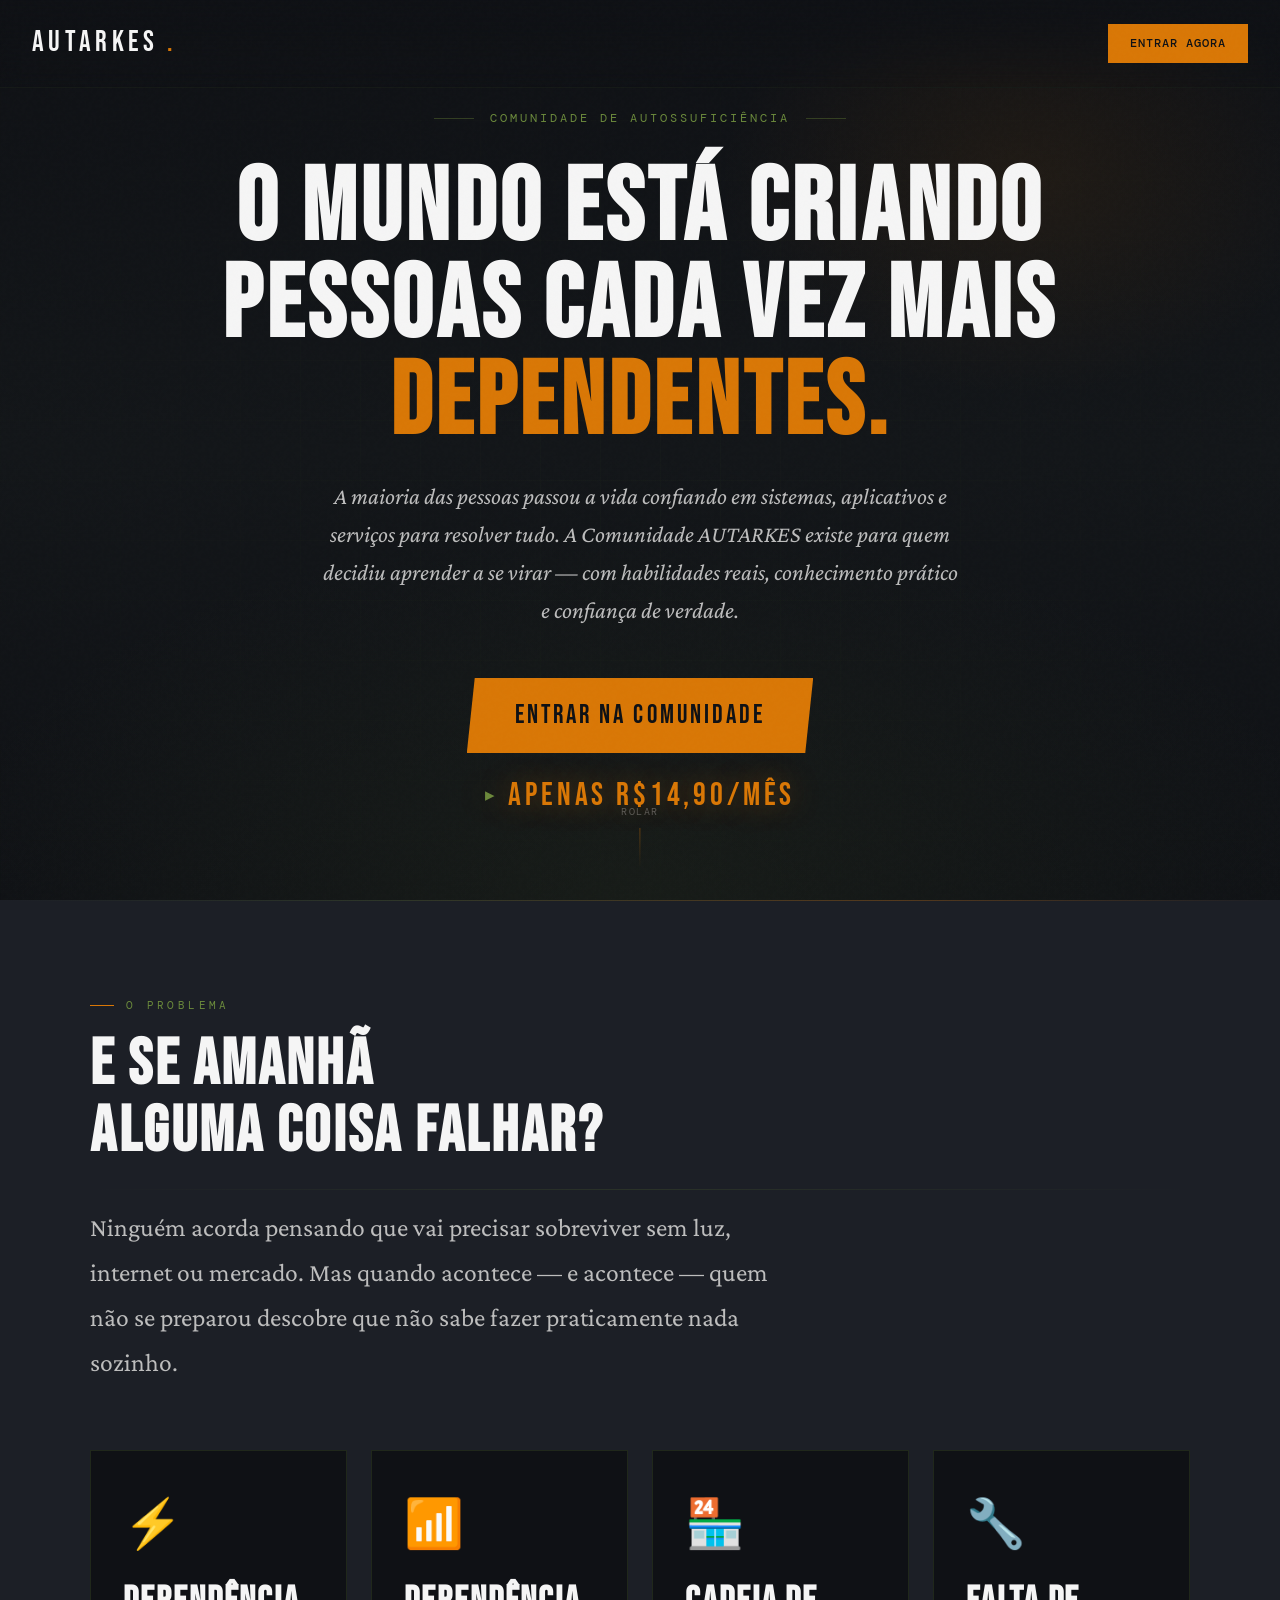
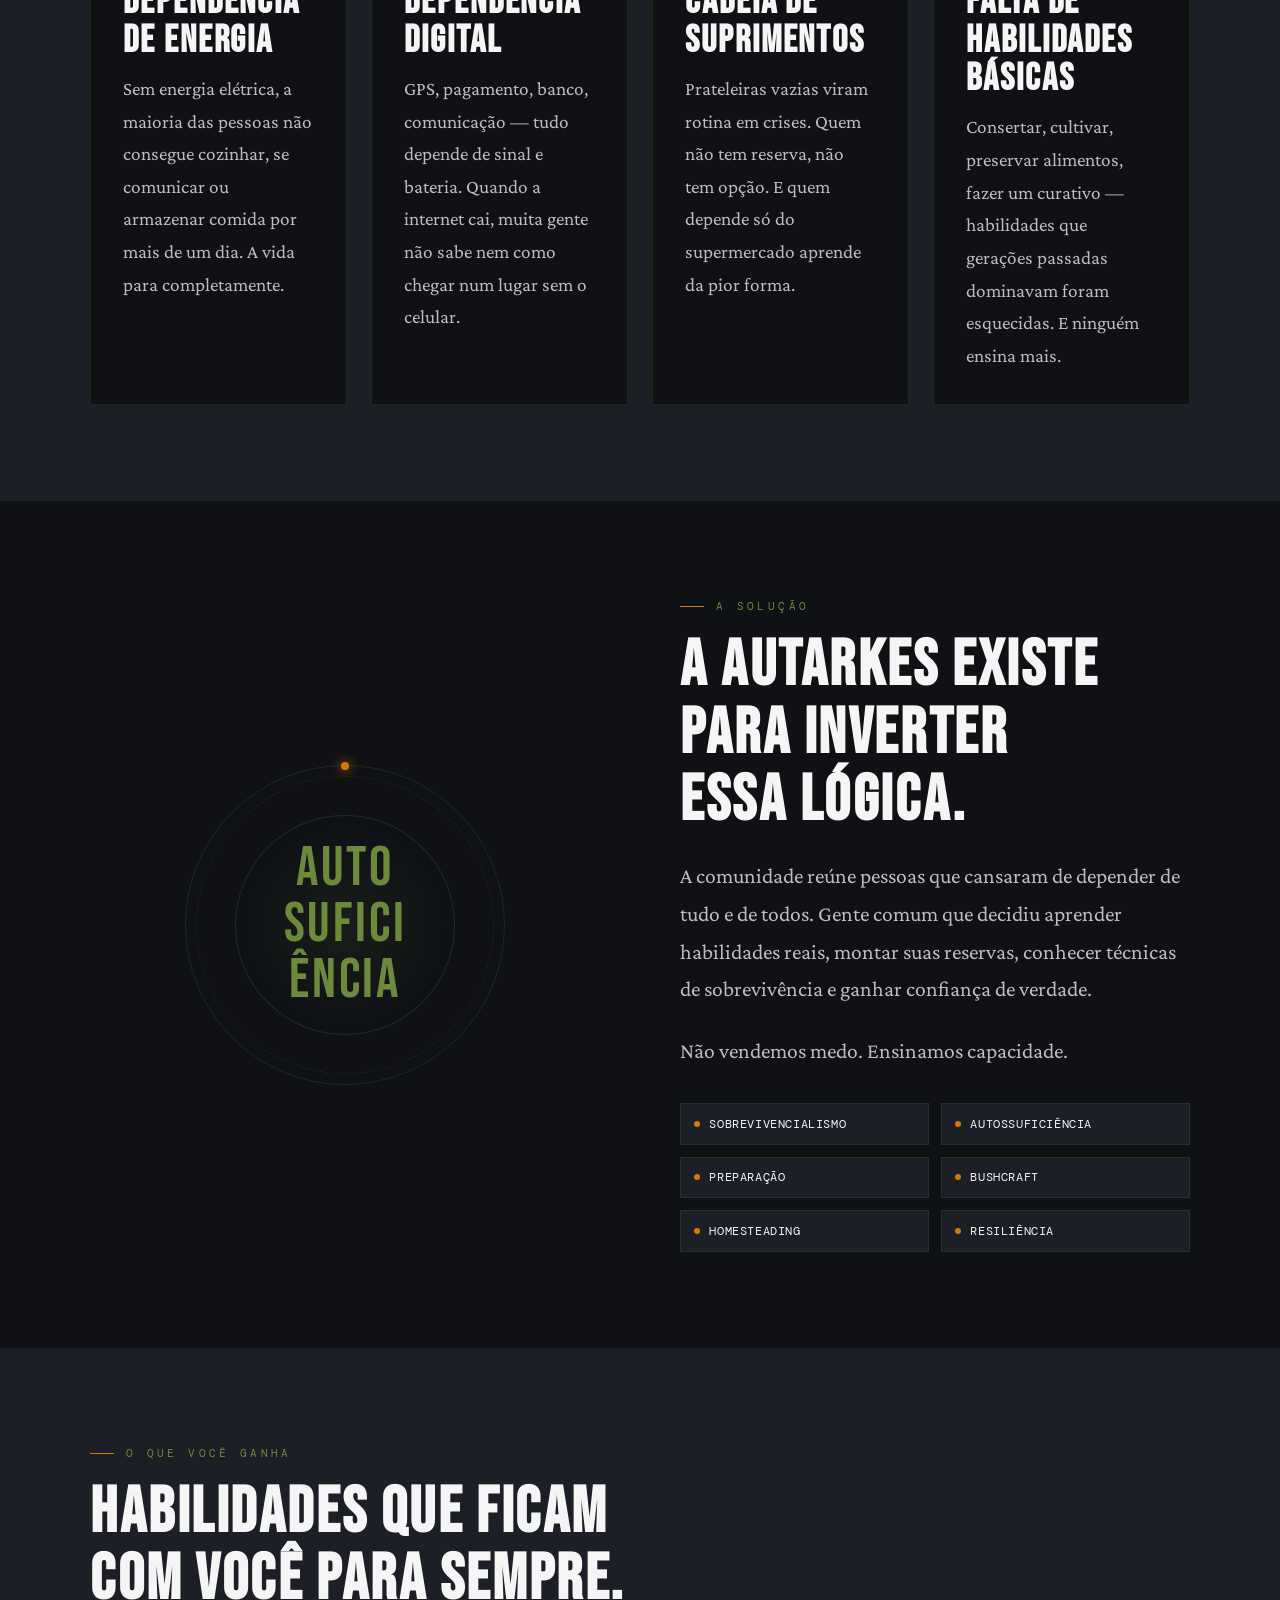
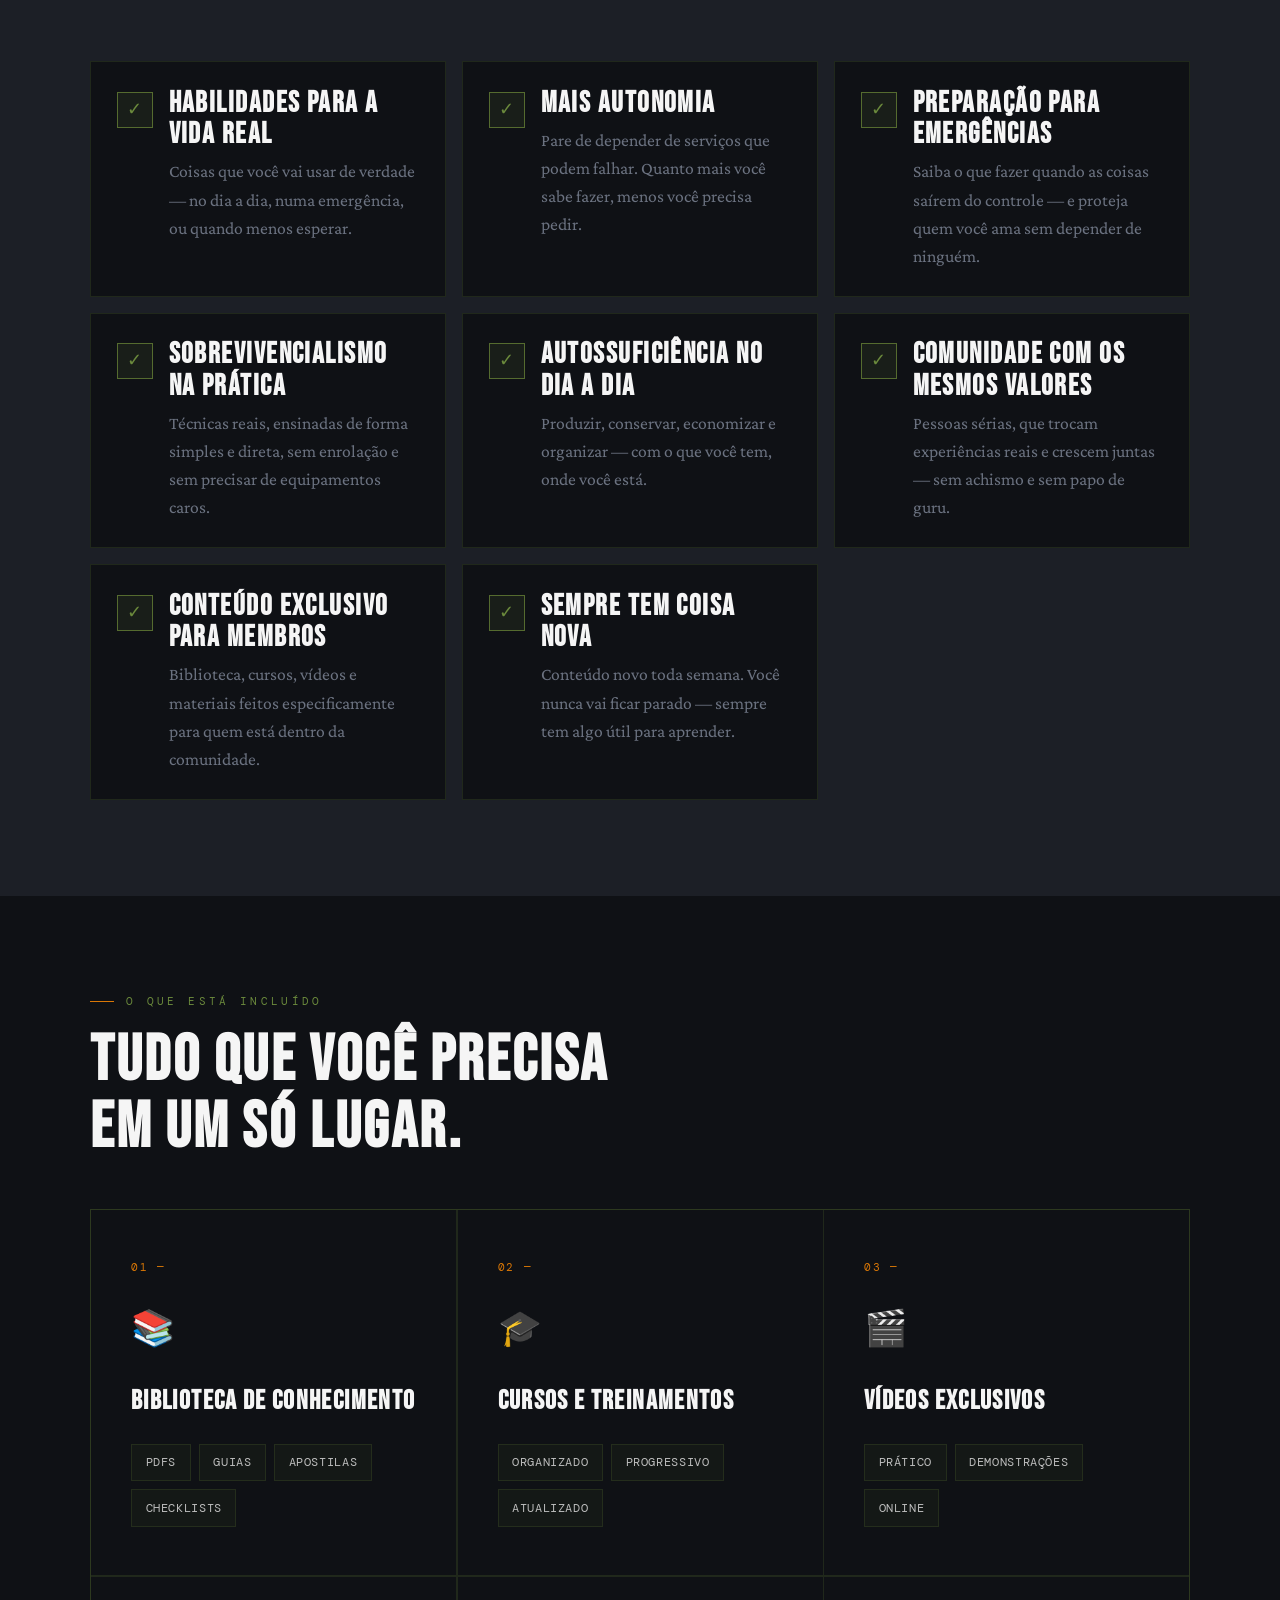
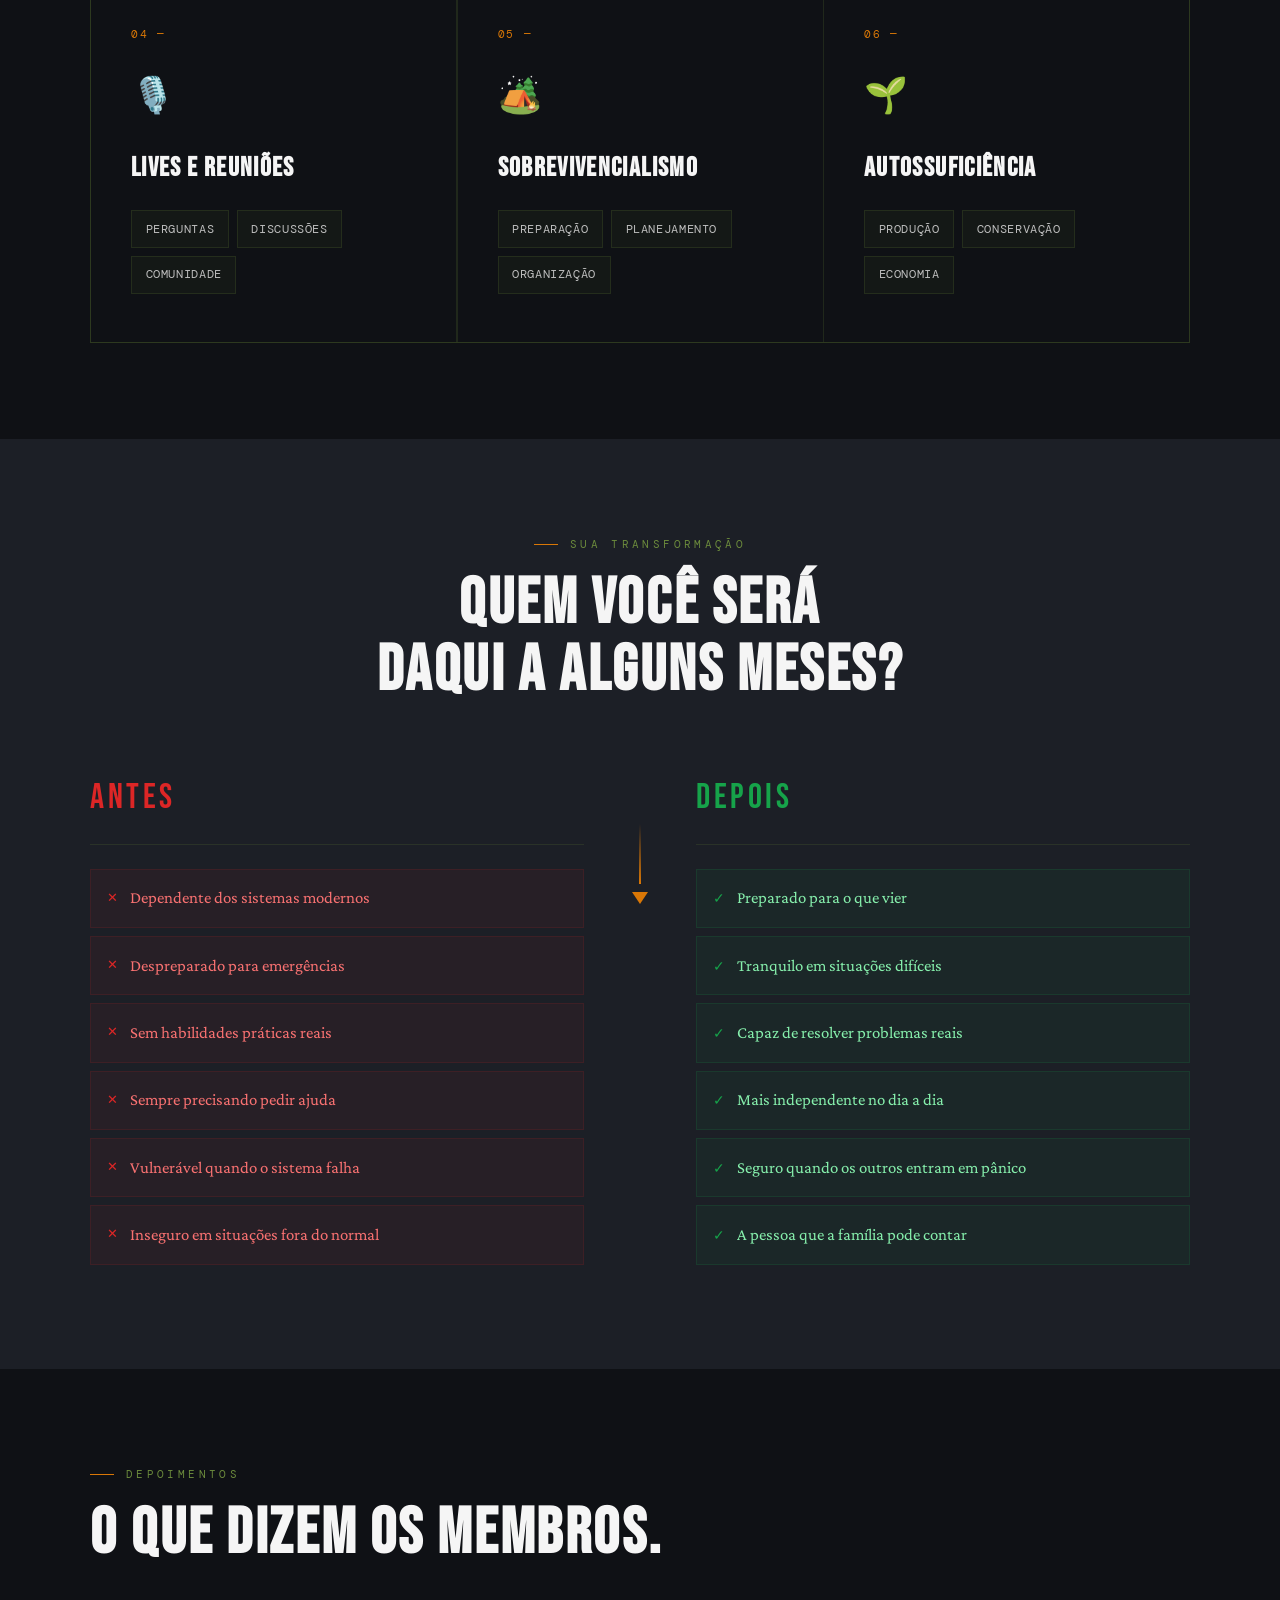
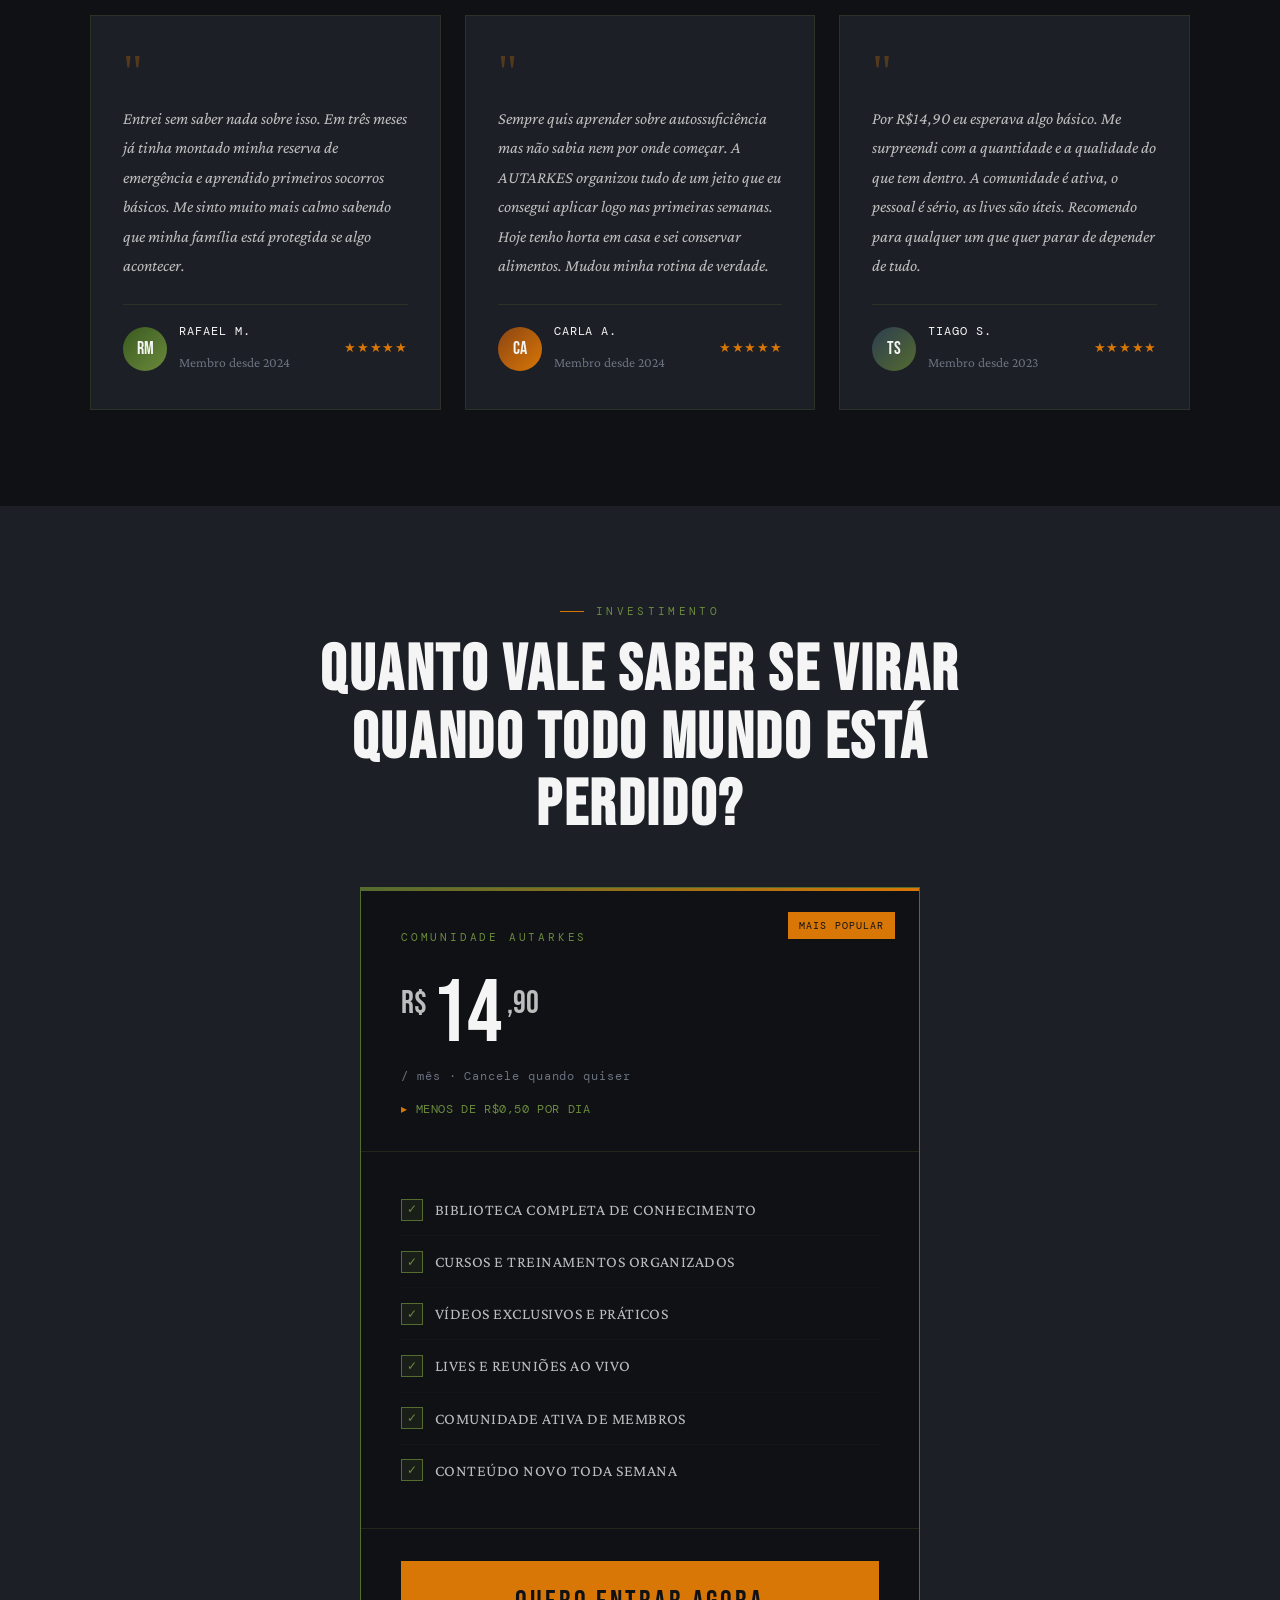
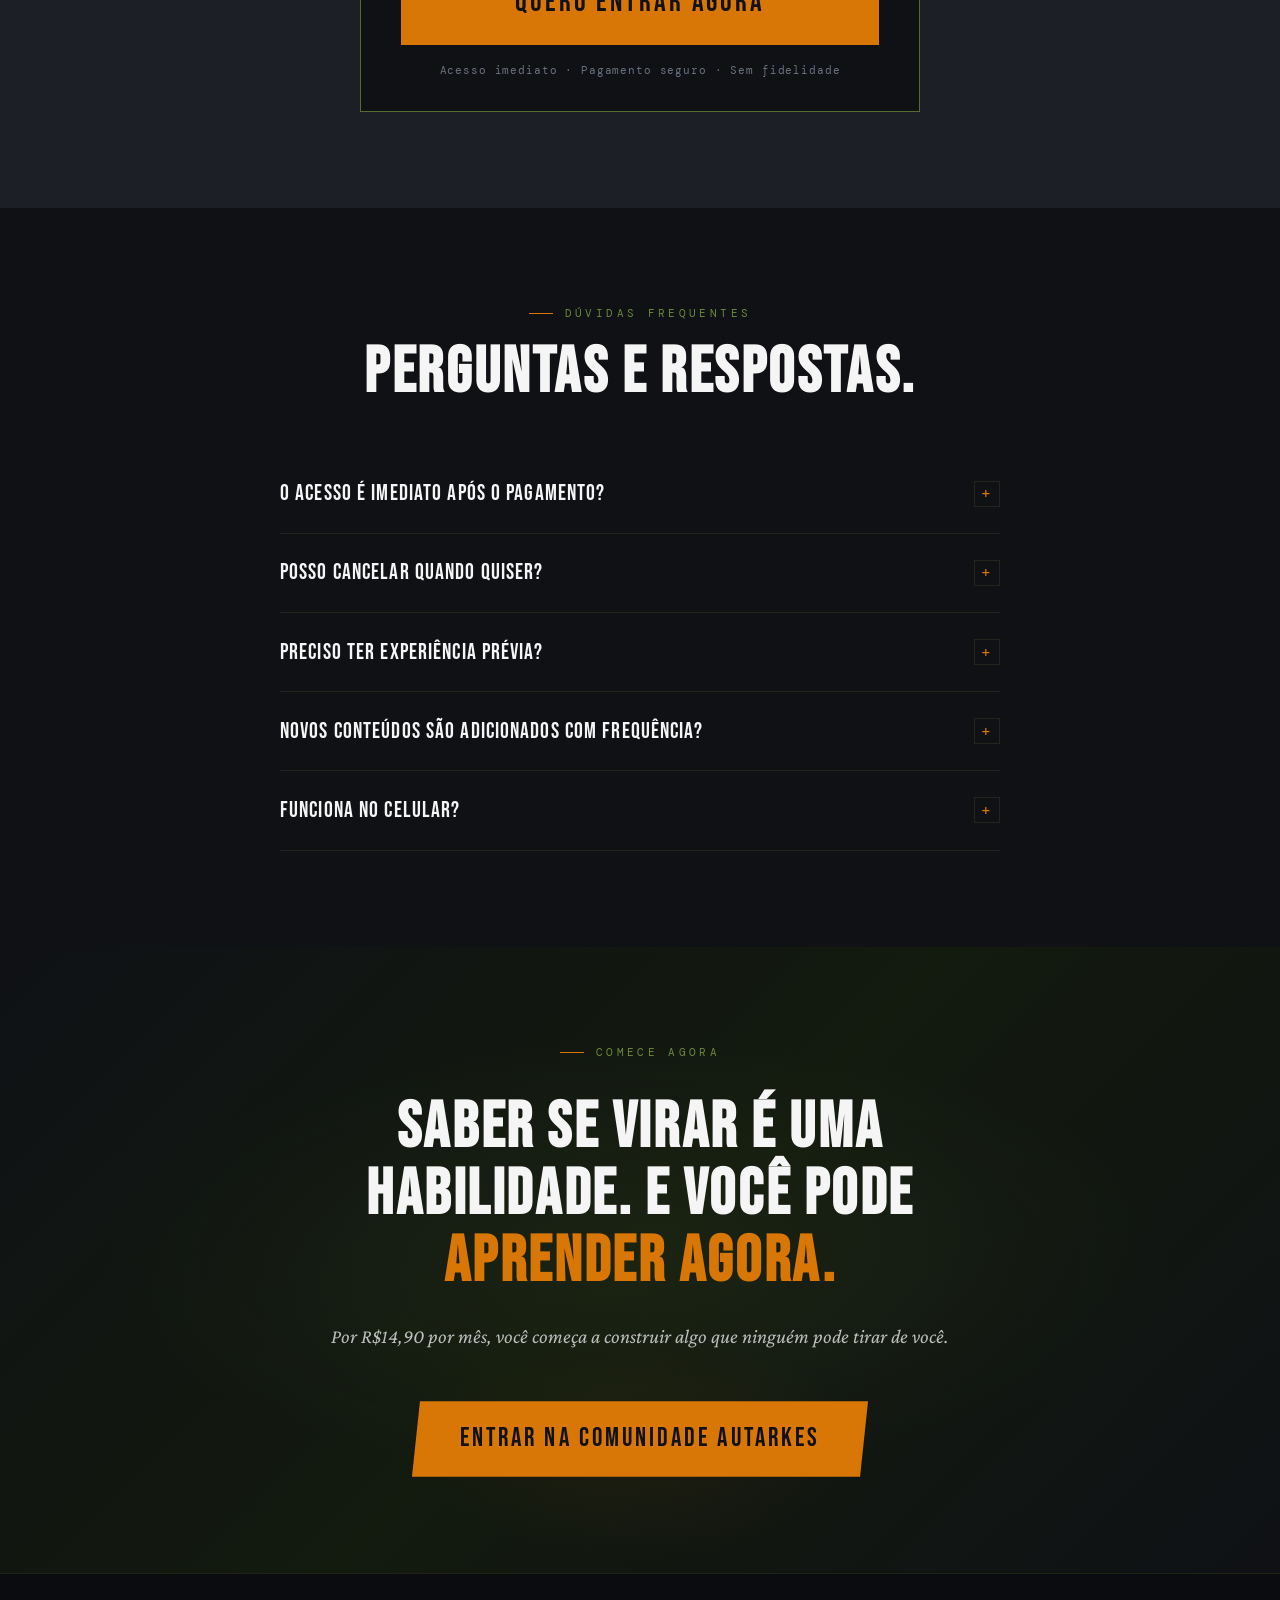
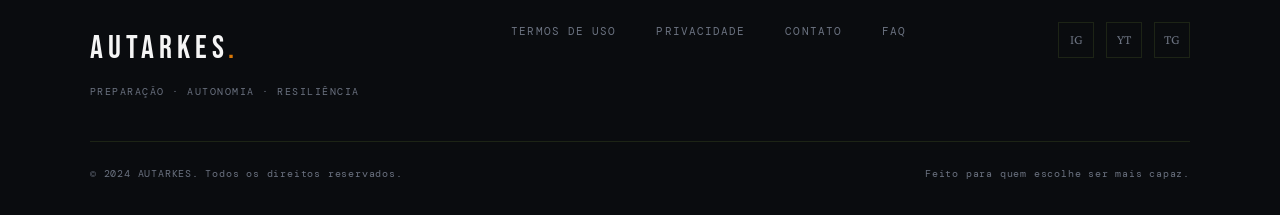
==== commit 54b0938f: "Update index.html" ====
--- a/index.html
+++ b/index.html
@@ -6,7 +6,7 @@
 <meta name="description" content="Comunidade AUTARKES — Aprenda habilidades reais para se tornar mais preparado, autossuficiente e independente. Por apenas R$14,90/mês.">
 <title>AUTARKES — Comunidade de Autossuficiência e Preparação</title>
 <link rel="preconnect" href="https://fonts.googleapis.com">
-<link href="https://fonts.googleapis.com/css2?family=Bebas+Neue&family=Crimson+Pro:ital,wght@0,300;0,400;0,600;1,300;1,400&family=DM+Mono:wght@400;500&display=swap" rel="stylesheet">
+<link href="https://fonts.googleapis.com/css2?family=Bebas+Neue&family=Crimson+Pro:ital,wght@0,300;0,400;0,600;1,300;1,400&family=DM+Mono:wght@400;500&family=Oswald:wght@400;500;600;700&display=swap" rel="stylesheet">
 <style>
   *, *::before, *::after { box-sizing: border-box; margin: 0; padding: 0; }
 
@@ -221,17 +221,18 @@
   .btn-primary span { position: relative; z-index: 1; }
 
   .price-badge {
-    font-family: 'DM Mono', monospace;
-    font-size: 0.85rem;
-    color: var(--olive-light);
-    letter-spacing: 0.1em;
-    display: flex;
-    align-items: center;
-    gap: 0.5rem;
-    text-transform: uppercase;
-  }
-
-  .price-badge::before { content: '▸'; color: var(--orange); font-size: 0.6rem; }
+    font-family: 'Bebas Neue', sans-serif;
+    font-size: 2rem;
+    color: var(--orange);
+    letter-spacing: 0.12em;
+    display: flex;
+    align-items: center;
+    gap: 0.6rem;
+    text-transform: uppercase;
+    text-shadow: 0 0 30px rgba(217,119,6,0.4);
+  }
+
+  .price-badge::before { content: '▸'; color: var(--olive-light); font-size: 1.2rem; }
 
   /* SCROLL INDICATOR */
   .scroll-indicator {
@@ -297,12 +298,13 @@
   }
 
   .problem-intro {
-    font-size: clamp(1.1rem, 2vw, 1.4rem);
+    font-size: clamp(1.2rem, 2.2vw, 1.6rem);
     color: var(--gray);
     max-width: 700px;
     margin-bottom: 4rem;
     font-weight: 400;
     text-transform: none;
+    line-height: 1.75;
   }
 
   .problem-grid {
@@ -332,17 +334,18 @@
   .problem-card:hover { border-color: rgba(217,119,6,0.3); transform: translateY(-4px); }
   .problem-card:hover::before { height: 100%; }
 
-  .problem-icon { font-size: 2.2rem; margin-bottom: 1rem; display: block; }
+  .problem-icon { font-size: 3rem; margin-bottom: 1.2rem; display: block; }
 
   .problem-card h3 {
     font-family: 'Bebas Neue', sans-serif;
-    font-size: 1.6rem;
+    font-size: 2.4rem;
     letter-spacing: 0.05em;
-    margin-bottom: 0.6rem;
+    margin-bottom: 0.8rem;
     color: var(--text);
-  }
-
-  .problem-card p { font-size: 1rem; color: var(--gray); line-height: 1.65; text-transform: none; }
+    line-height: 1;
+  }
+
+  .problem-card p { font-size: 1.2rem; color: var(--gray); line-height: 1.7; text-transform: none; font-weight: 400; }
 
   /* SOLUTION */
   .solution { position: relative; }
@@ -416,9 +419,10 @@
   .solution-text p {
     color: var(--gray);
     margin-bottom: 1.5rem;
-    font-size: 1.15rem;
+    font-size: 1.35rem;
     font-weight: 400;
     text-transform: none;
+    line-height: 1.75;
   }
 
   .solution-pillars {
@@ -470,7 +474,7 @@
   }
 
   .benefit-check {
-    width: 30px; height: 30px;
+    width: 36px; height: 36px;
     background: rgba(85,107,47,0.15);
     border: 1px solid var(--olive);
     display: flex;
@@ -478,19 +482,20 @@
     justify-content: center;
     flex-shrink: 0;
     color: var(--olive-light);
-    font-size: 0.9rem;
-    margin-top: 2px;
+    font-size: 1.1rem;
+    margin-top: 4px;
   }
 
   .benefit-text h4 {
     font-family: 'Bebas Neue', sans-serif;
-    font-size: 1.3rem;
+    font-size: 1.8rem;
     letter-spacing: 0.05em;
-    margin-bottom: 0.3rem;
+    margin-bottom: 0.4rem;
     color: var(--text);
-  }
-
-  .benefit-text p { font-size: 0.95rem; color: var(--muted); line-height: 1.55; text-transform: none; }
+    line-height: 1.1;
+  }
+
+  .benefit-text p { font-size: 1.1rem; color: var(--muted); line-height: 1.6; text-transform: none; }
 
   /* FEATURES */
   .features-grid {
